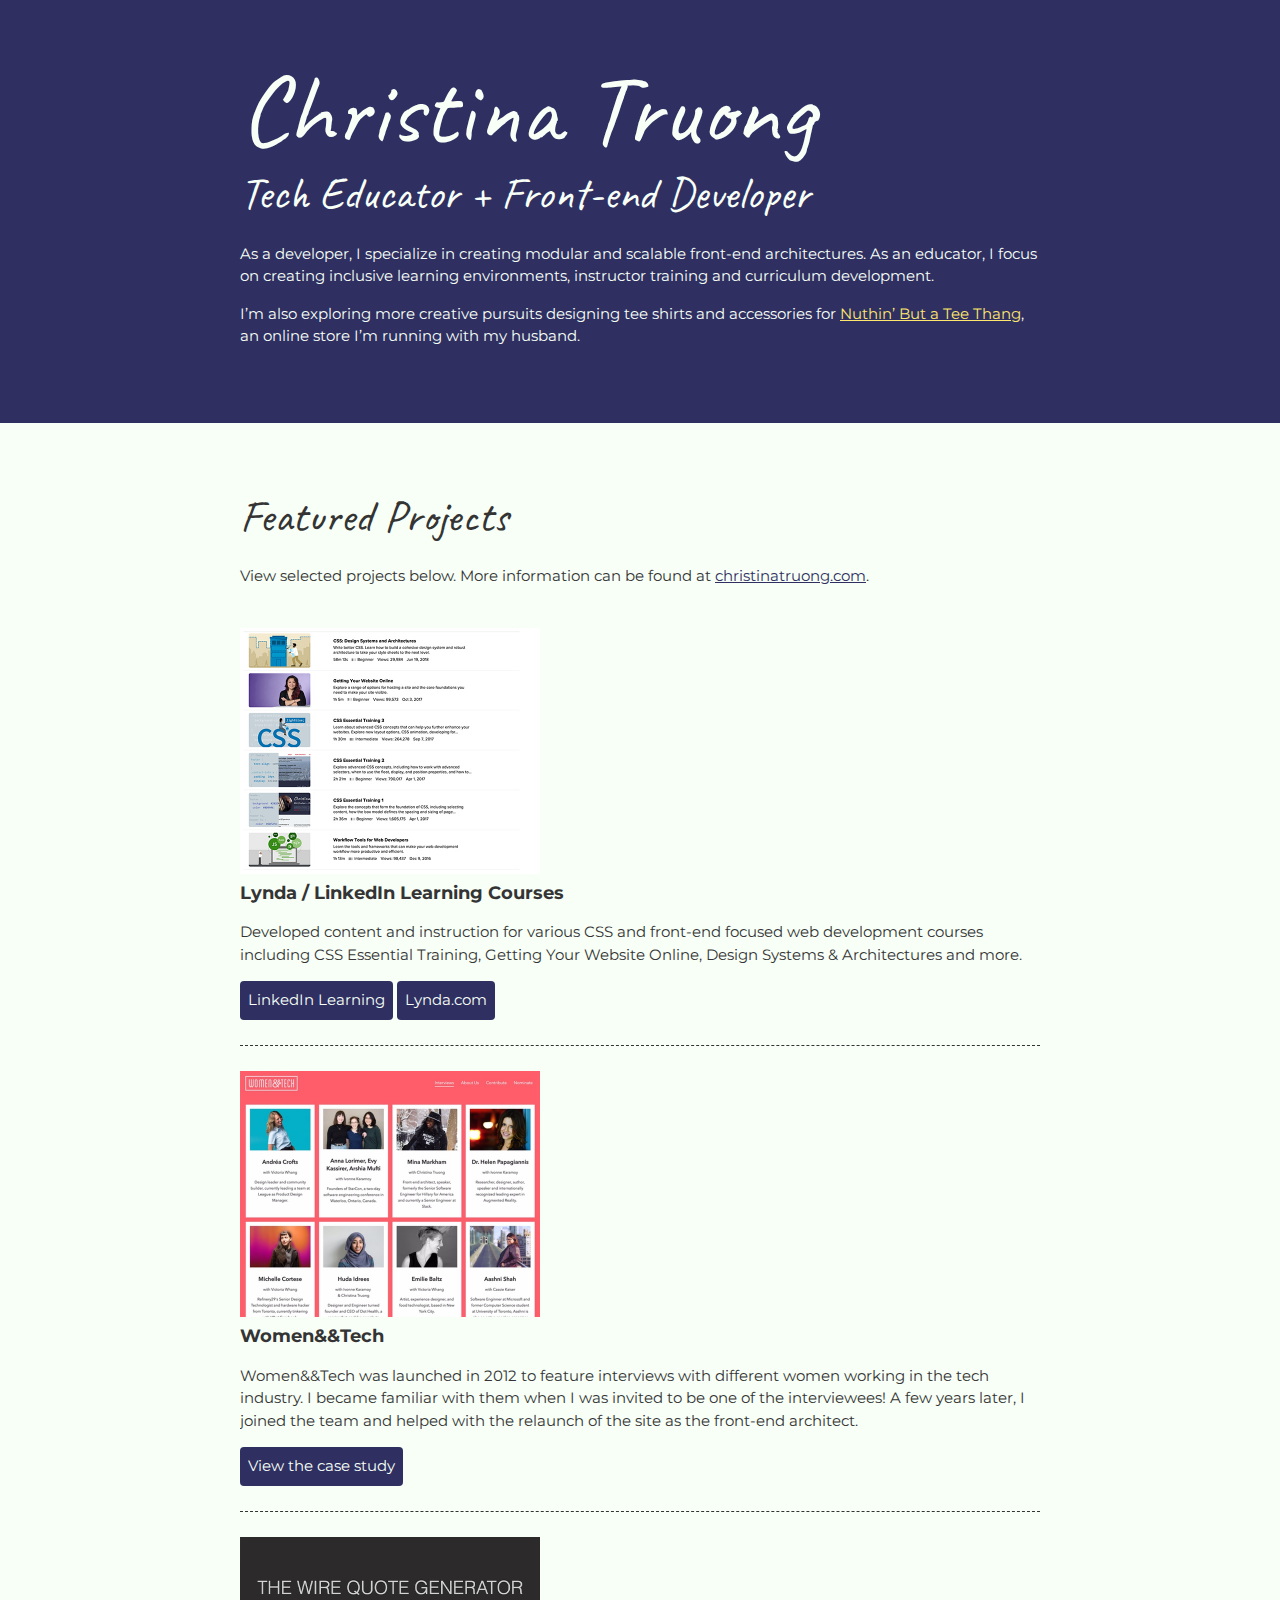
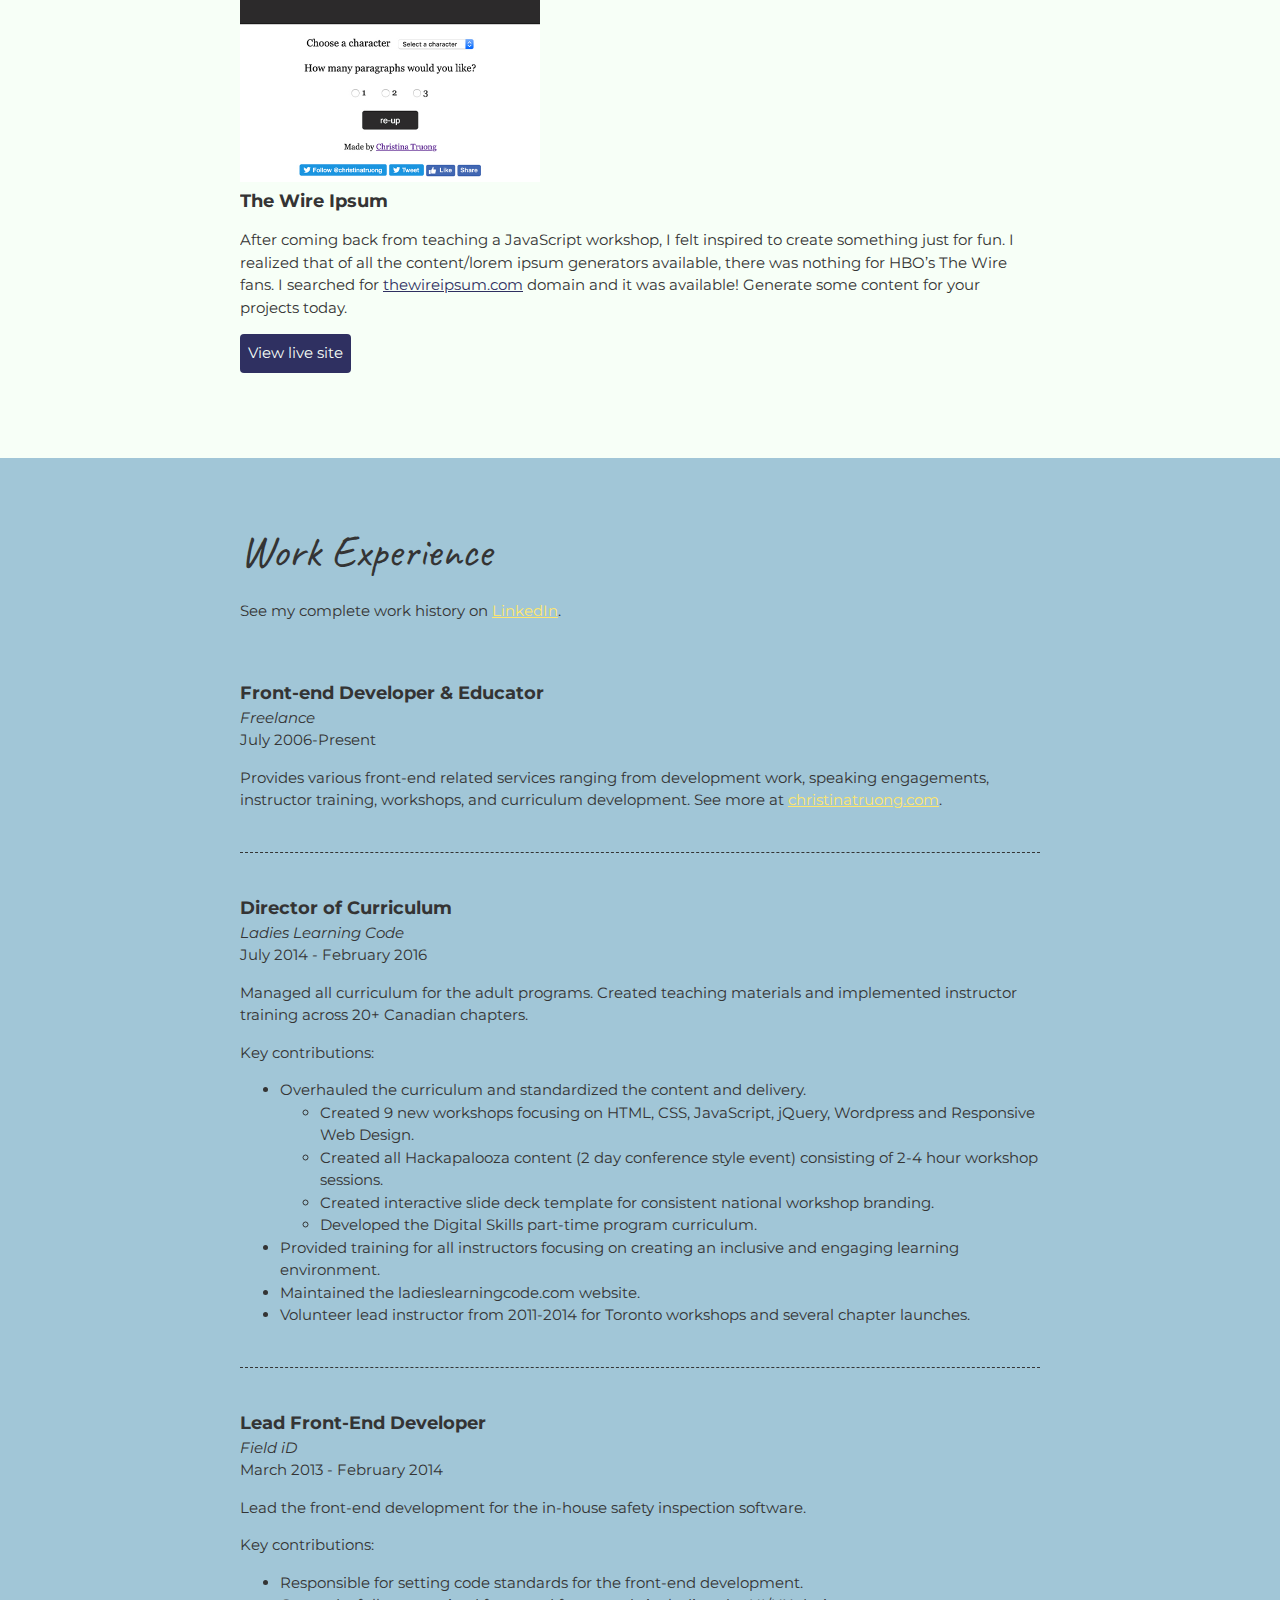
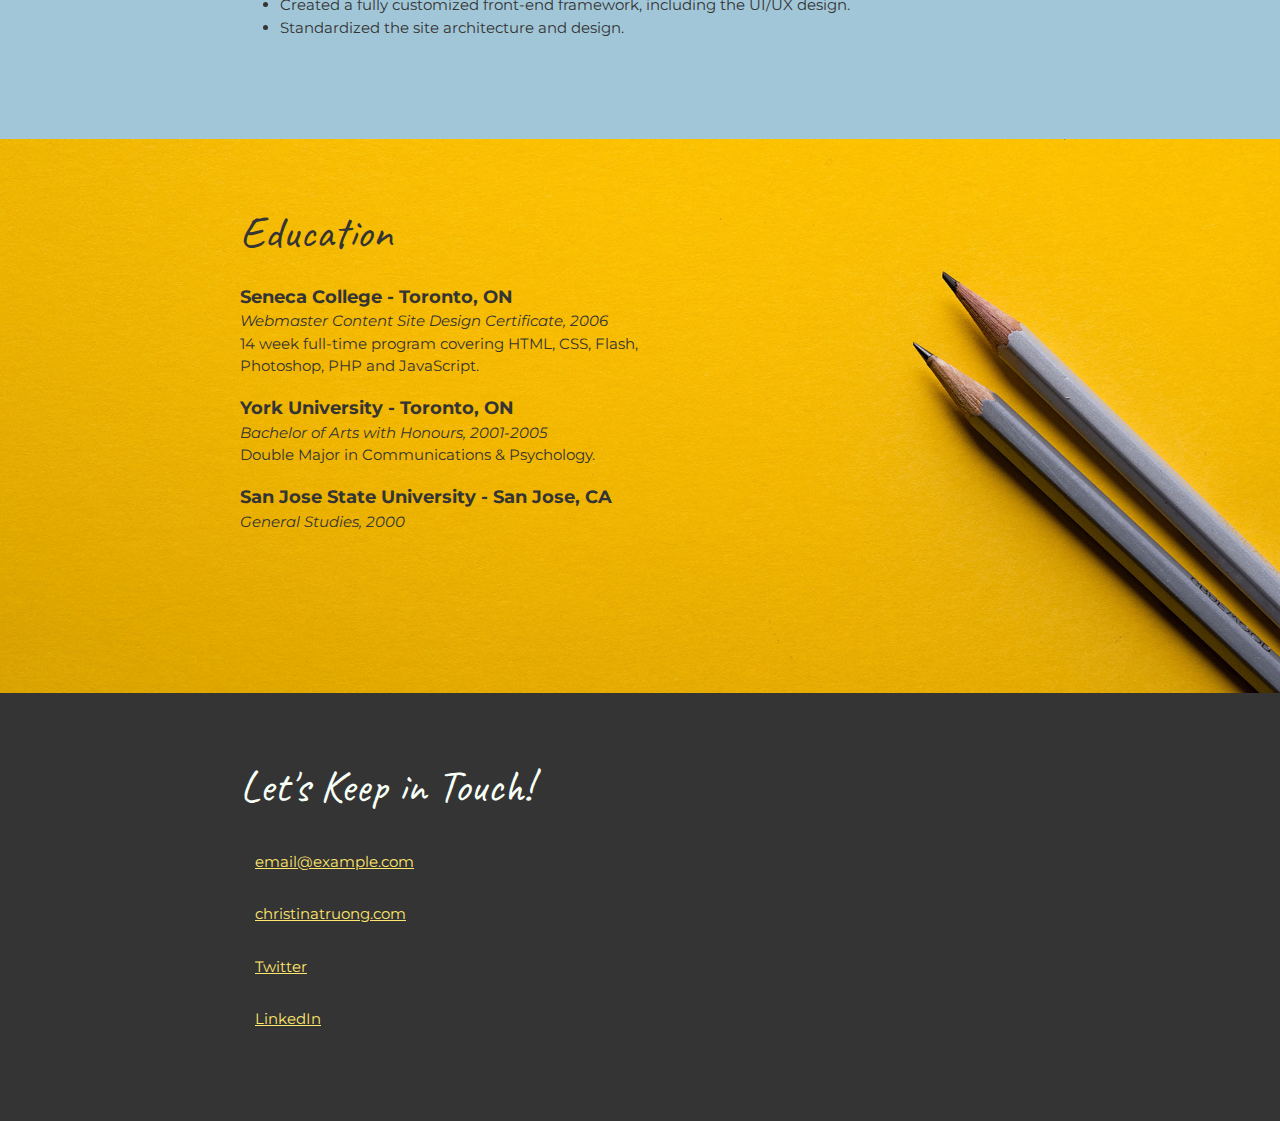
==== index.html @ 7f90ea5b "first commit" ====
<!DOCTYPE html>
<html lang="en">
  <head>
    <meta charset="UTF-8">
    <meta name="viewport" content="width=device-width, initial-scale=1.0">
    <title>Christina Truong, Tech Educator + Front-end Developer</title>
    <link href="https://fonts.googleapis.com/css?family=Caveat|Montserrat:400,600&display=swap" rel="stylesheet">
    <link rel="stylesheet" href="css/styles.css">
  </head>
  <body>
    <main>
      <!-- ***************  ABOUT / PROFILE  **************** -->
      <header>
        <div class="content-wrap">
          <h1>Christina Truong</h1>
          <h2>Tech Educator + Front-end Developer</h2>

          <p>As a developer, I specialize in creating modular and scalable front-end architectures. As an educator, I focus on creating inclusive learning environments, instructor training and curriculum development.</p>
          <p>I’m also exploring more creative pursuits designing tee shirts and accessories for <a href="http://teethang.com" target="_blank">Nuthin’ But a Tee Thang</a>, an online store I’m running with my husband.</p>
        </div>
      </header>

      <!-- ************ PROJECTS / PORTFOLIO  ************** -->
      <section class="projects">
        <div class="content-wrap divider">
          <h2>Featured Projects</h2>
          <p>View selected projects below. More information can be found at <a href="http://christinatruong.com">christinatruong.com</a>.</p>

          <!-- Project 1 -->
          <section class="project-item">
            <img src="images/project-courses.jpg" alt="Lynda & LinkedIn Learning course list">
            <h3>Lynda / LinkedIn Learning Courses</h3>
            <p>Developed content and instruction for various CSS and front-end focused web development courses including CSS Essential Training, Getting Your Website Online, Design Systems & Architectures and more.</p>
            <a class="btn" href="https://www.linkedin.com/learning/instructors/christina-truong?u=2125562" target="_blank">LinkedIn Learning</a>
            <a class="btn" href="https://www.lynda.com/Christina-Truong/7842227-1.html">Lynda.com</a>
          </section>

          <!-- Project 2 -->
          <section class="project-item">
            <img src="images/project-women-tech.jpg" alt="Women and Tech website">
            <h3>Women&&Tech</h3>
            <p>Women&&Tech was launched in 2012 to feature interviews with different women working in the tech industry. I became familiar with them when I was invited to be one of the interviewees! A few years later, I joined the team and helped with the relaunch of the site as the front-end architect.</p>
            <a class="btn" href="http://christinatruong.com/projects/women-and-tech-redesign.html" target="_blank">View the case study</a>
          </section>

          <!-- Project 3 -->
          <section class="project-item">
            <img src="images/project-wire-ipsum.jpg" alt="The Wire Ipsum website">
            <h3>The Wire Ipsum</h3>
            <p>After coming back from teaching a JavaScript workshop, I felt inspired to create something just for fun. I realized that of all the content/lorem ipsum generators available, there was nothing for HBO’s The Wire fans. I searched for <a href="http://thewireipsum.com" target="_blank">thewireipsum.com</a> domain and it was available! Generate some content for your projects today.</p>
            <a class="btn" href="http://thewireipsum.com" target="_blank">View live site</a>
          </section>
        </div>
      </section>

      <!-- ****************  WORK EXPERIENCE  ******************** -->
      <section class="work-experience">
        <div class="content-wrap item-details divider">
          <h2>Work Experience</h2>
          <p>See my complete work history on <a href="https://www.linkedin.com/in/christinatruong/">LinkedIn</a>.</p>

          <!-- Job 1 -->
          <section class="job-item">
            <div class="job-details">
              <h3>Front-end Developer & Educator</h3>
              <p>Freelance</p>
              <p>July 2006-Present</p>
            </div>
            <div class="job-summary">
              <p>Provides various front-end related services ranging from development work, speaking engagements, instructor training, workshops, and curriculum development. See more at  <a href="http://christinatruong.com">christinatruong.com</a>.</p>
            </div>
          </section>

          <!-- Job 2 -->
          <section class="job-item">
            <div class="job-details">
              <h3>Director of Curriculum</h3>
              <p>Ladies Learning Code</p>
              <p>July 2014 - February 2016</p>
            </div>
            <div class="job-summary">
              <p>Managed all curriculum for the adult programs. Created teaching materials and implemented instructor training across 20+ Canadian chapters.</p>
              <p>Key contributions:</p>
              <ul>
                <li>Overhauled the curriculum and standardized the content and delivery.
                  <ul>
                    <li>Created 9 new workshops focusing on HTML, CSS, JavaScript, jQuery, Wordpress and Responsive Web Design.</li>
                    <li>Created all Hackapalooza content (2 day conference style event) consisting of 2-4 hour workshop sessions.</li>
                    <li>Created interactive slide deck template for consistent national workshop branding.</li>
                    <li>Developed the Digital Skills part-time program curriculum.</li>
                  </ul>
                </li>
                <li>Provided training for all instructors focusing on creating an inclusive and engaging learning environment.</li>
                <li>Maintained the ladieslearningcode.com website.</li>
                <li>Volunteer lead instructor from 2011-2014 for Toronto workshops and several chapter launches.</li>
              </ul>
            </div>
          </section>

          <!-- Job 3 -->
          <section class="job-item">
            <div class="job-details">
              <h3>Lead Front-End Developer</h3>
              <p>Field iD</p>
              <p>March 2013 - February 2014</p>
            </div>
            <div class="job-summary">
              <p>Lead the front-end development for the in-house safety inspection software.</p>
              <p>Key contributions:</p>
              <ul>
                <li>Responsible for setting code standards for the front-end development.</li>
                <li>Created a fully customized front-end framework, including the UI/UX design.</li>
                <li>Standardized the site architecture and design.</li>
              </ul>
            </div>
          </section>
        </div>
      </section>

      <!-- *************  EDUCATION & CERTIFICATIONS *********** -->
      <section class="education">
        <div class="content-wrap item-details">
          <h2>Education</h2>

          <section>
            <h3>Seneca College - Toronto, ON</h3>
            <p>Webmaster Content Site Design Certificate, 2006</p>
            <p>14 week full-time program covering HTML, CSS, Flash, Photoshop, PHP and JavaScript.</p>
          </section>

          <section>
            <h3>York University - Toronto, ON</h3>
            <p>Bachelor of Arts with Honours, 2001-2005</p>
            <p>Double Major in Communications & Psychology.</p>
          </section>

          <section>
            <h3>San Jose State University - San Jose, CA</h3>
            <p>General Studies, 2000</p>
          </section>
        </div>
      </section>

      <!-- ************  CONTACT INFO / SOCIAL MEDIA  ************ -->
      <footer>
        <div class="content-wrap">
          <h2>Let's Keep in Touch!</h2>

          <!-- Social media and contact links. Add or remove any networks. -->
          <ul class="contact-list">
            <li><a href="mailto:email@example.com">email@example.com</a></li>
            <li><a href="http://christinatruong.com" target="_blank">christinatruong.com</a></li>
            <li><a href="http://twitter.com/christinatruong" target="_blank">Twitter</a></li>
            <li><a href="#" target="_blank">LinkedIn</a></li>
          </ul>
        </div>
      </footer>
    </main>
  </body>
</html>
---- css/styles.css ----
/*
COLOR PALETTE
https://coolors.co/f7fff7-343434-2f3061-ffe66d-a1c6d7
#F7FFF7 - almost white
#343434 - dark gray - almost black
#2F3061 - blue dark
#FFE66D - yellow
#A1C6D7 - blue light
*/


/* Global styles
------------------------------------*/
html {
  box-sizing: border-box;
}
*, *:before, *:after {
  box-sizing: inherit;
}

body {
  color: #343434;
  margin: 0;
  padding: 0;
  font-family: 'Montserrat', sans-serif;
  font-size: 15px;
  line-height: 1.5;
}
img {
  width: 300px;
}
a {
  color: #FFE66D;
}
a:hover {
  text-decoration: none;
}
h1 {
  font-size: 100px;
  line-height: 1;
}
h2 {
  font-size: 45px;
}
h1, h2 {
  font-family: 'Caveat', cursive;
  font-weight: 400;
  margin: 0;
}
.content-wrap {
  max-width: 800px;
  width: 85%;
  margin: 0 auto;
  padding: 60px 0;
}
h3 {
  margin-bottom: 0;
}
.item-details h3 + p {
  font-style: italic;
}
.item-details h3 ~ p {
  margin: 0;
}
.divider > section {
  border-bottom: 1px dashed #343434;
  padding: 25px 0;
}
.divider > section:last-of-type {
  border-bottom: none;
}


/* Profile
------------------------------------*/
header {
  background: #2F3061;
  color: #F7FFF7;
}


/* Projects
------------------------------------*/
.projects {
  background: #F7FFF7;
}
.projects a {
  color: #2F3061;
}
.projects .btn {
  color: #F7FFF7;
  background: #2F3061;
  text-decoration: none;
  padding: 8px;
  border-radius: 4px;
  display: inline-block;
}
.projects .btn:hover {
  background: rgba(47, 48, 97, 80%);
}
.project-item {
  overflow: hidden;
}
.project-item h3 {
  margin-top: 0;
}


/* Work Experience
------------------------------------*/
.work-experience {
  background: #A1C6D7;
}



/* Education
------------------------------------*/
.education {
  background-image: url(../images/joanna-kosinska-unsplash.jpg);
  background-size: cover;
  background-position: top right;
  padding-bottom: 100px;
}
.education p {
  width: 60%;
}


/* Contact Info
------------------------------------*/
footer {
  background: #343434;
  color: #F7FFF7;
}
.contact-list {
  list-style-type: none;
  padding: 0;
}
.contact-list a {
  padding: 15px;
  display: inline-block;
}
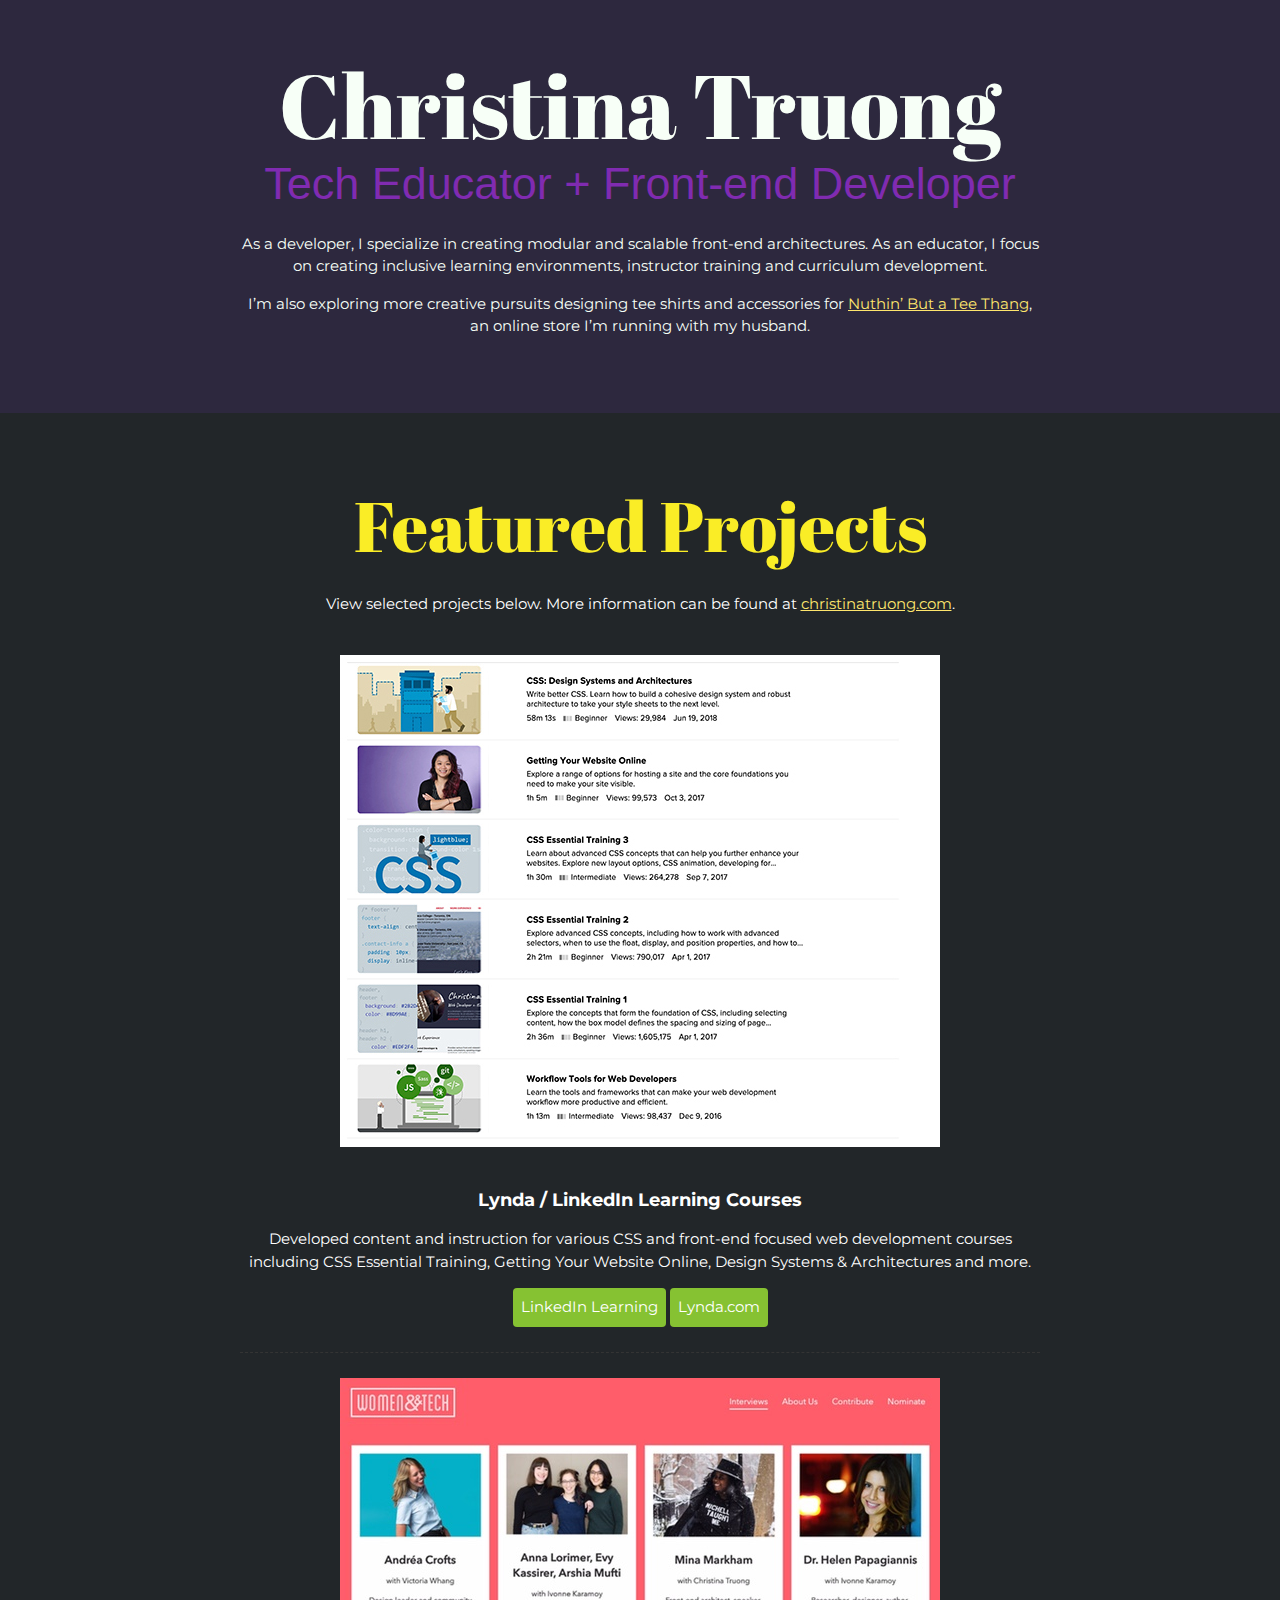
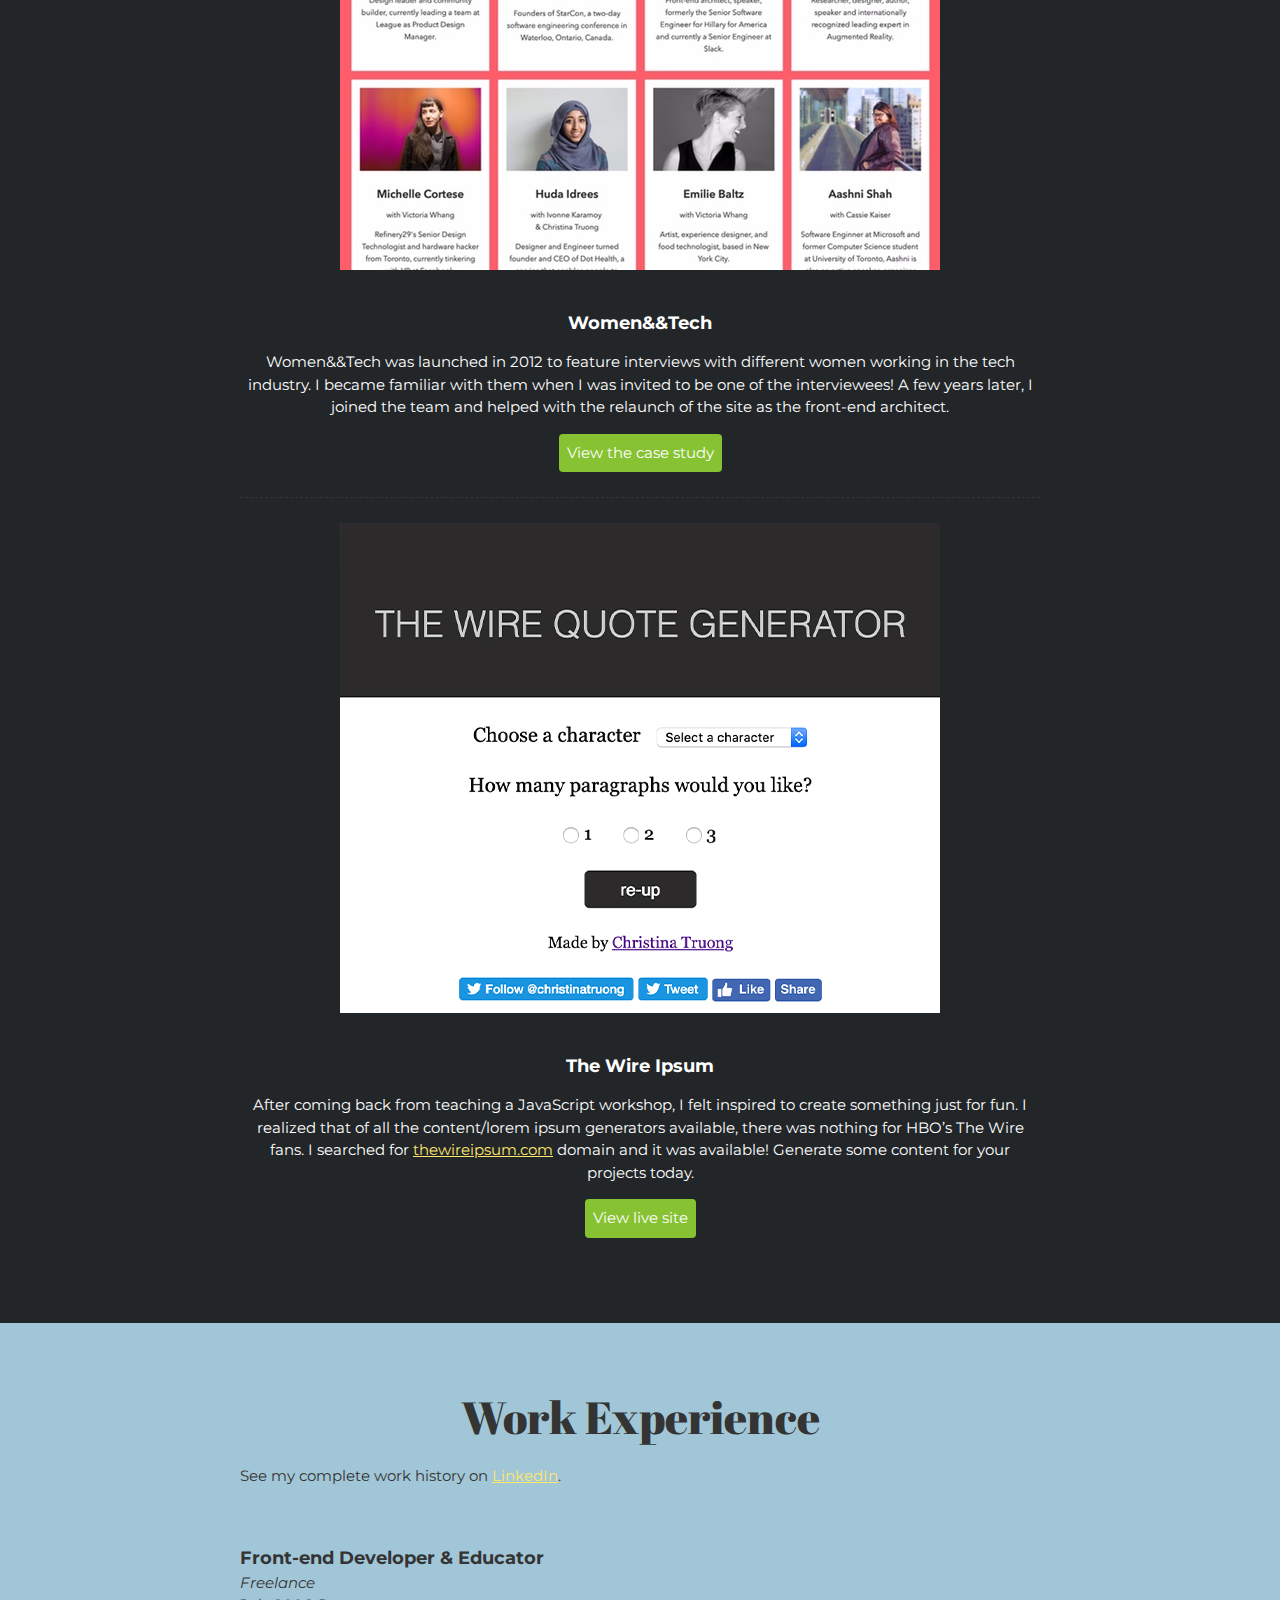
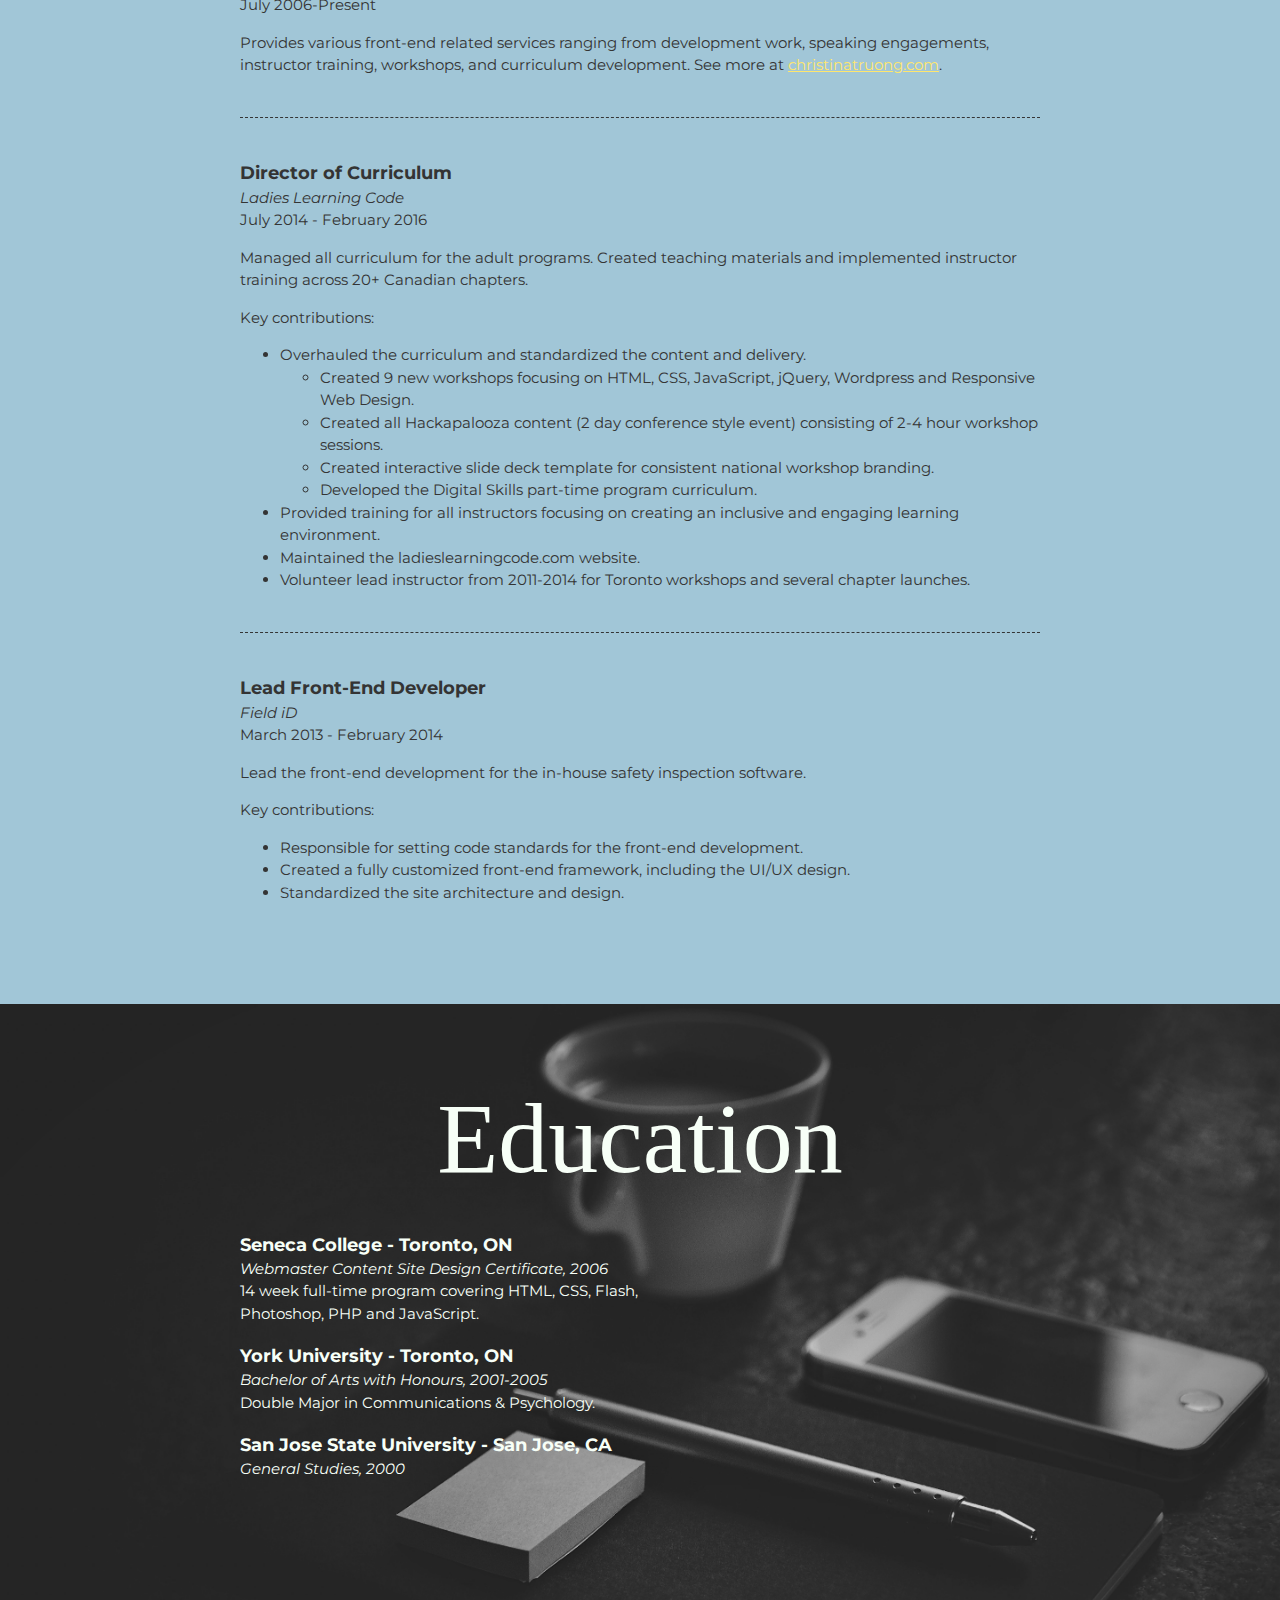
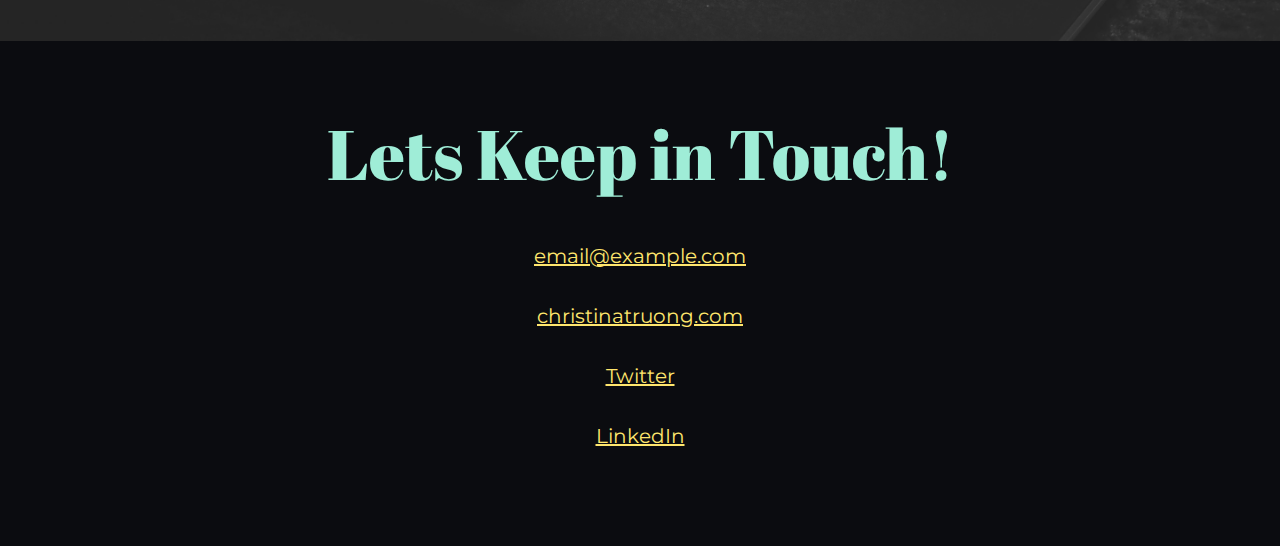
==== commit 7013296b: "adjust of layout" ====
--- a/index.html
+++ b/index.html
@@ -1,160 +1,182 @@
 <!DOCTYPE html>
 <html lang="en">
-  <head>
-    <meta charset="UTF-8">
-    <meta name="viewport" content="width=device-width, initial-scale=1.0">
-    <title>Christina Truong, Tech Educator + Front-end Developer</title>
-    <link href="https://fonts.googleapis.com/css?family=Caveat|Montserrat:400,600&display=swap" rel="stylesheet">
-    <link rel="stylesheet" href="css/styles.css">
-  </head>
-  <body>
-    <main>
-      <!-- ***************  ABOUT / PROFILE  **************** -->
-      <header>
-        <div class="content-wrap">
-          <h1>Christina Truong</h1>
-          <h2>Tech Educator + Front-end Developer</h2>
 
-          <p>As a developer, I specialize in creating modular and scalable front-end architectures. As an educator, I focus on creating inclusive learning environments, instructor training and curriculum development.</p>
-          <p>I’m also exploring more creative pursuits designing tee shirts and accessories for <a href="http://teethang.com" target="_blank">Nuthin’ But a Tee Thang</a>, an online store I’m running with my husband.</p>
+<head>
+  <meta charset="UTF-8">
+  <meta name="viewport" content="width=device-width, initial-scale=1.0">
+  <title>Christina Truong, Tech Educator + Front-end Developer</title>
+  <link href="https://fonts.googleapis.com/css?family=Abril+Fatface&display=swap" rel="stylesheet">
+  <link href="https://fonts.googleapis.com/css?family=Caveat|Montserrat:400,600&display=swap" rel="stylesheet">
+  <link rel="stylesheet" href="css/styles.css">
+</head>
+
+<body>
+  <main>
+    <!-- ***************  ABOUT / PROFILE  **************** -->
+    <header>
+      <div class="content-wrap">
+        <h1>Christina Truong</h1>
+        <h2 id="job">Tech Educator + Front-end Developer</h2>
+        <div class="header-paragraph">
+          <p>As a developer, I specialize in creating modular and scalable front-end architectures. As an educator, I
+            focus on creating inclusive learning environments, instructor training and curriculum development.</p>
+          <p>I’m also exploring more creative pursuits designing tee shirts and accessories for <a
+              href="http://teethang.com" target="_blank">Nuthin’ But a Tee Thang</a>, an online store I’m running with
+            my husband.</p>
         </div>
-      </header>
+      </div>
+    </header>
 
-      <!-- ************ PROJECTS / PORTFOLIO  ************** -->
-      <section class="projects">
-        <div class="content-wrap divider">
-          <h2>Featured Projects</h2>
-          <p>View selected projects below. More information can be found at <a href="http://christinatruong.com">christinatruong.com</a>.</p>
+    <!-- ************ PROJECTS / PORTFOLIO  ************** -->
+    <section class="projects">
+      <div class="content-wrap divider">
+        <h2 id="projects">Featured Projects</h2>
+        <p>View selected projects below. More information can be found at <a
+            href="http://christinatruong.com">christinatruong.com</a>.</p>
 
-          <!-- Project 1 -->
-          <section class="project-item">
-            <img src="images/project-courses.jpg" alt="Lynda & LinkedIn Learning course list">
-            <h3>Lynda / LinkedIn Learning Courses</h3>
-            <p>Developed content and instruction for various CSS and front-end focused web development courses including CSS Essential Training, Getting Your Website Online, Design Systems & Architectures and more.</p>
-            <a class="btn" href="https://www.linkedin.com/learning/instructors/christina-truong?u=2125562" target="_blank">LinkedIn Learning</a>
-            <a class="btn" href="https://www.lynda.com/Christina-Truong/7842227-1.html">Lynda.com</a>
-          </section>
+        <!-- Project 1 -->
+        <section class="project-item">
+          <img src="images/project-courses.jpg" alt="Lynda & LinkedIn Learning course list">
+          <h3>Lynda / LinkedIn Learning Courses</h3>
+          <p>Developed content and instruction for various CSS and front-end focused web development courses including
+            CSS Essential Training, Getting Your Website Online, Design Systems & Architectures and more.</p>
+          <a class="btn" href="https://www.linkedin.com/learning/instructors/christina-truong?u=2125562"
+            target="_blank">LinkedIn Learning</a>
+          <a class="btn" href="https://www.lynda.com/Christina-Truong/7842227-1.html">Lynda.com</a>
+        </section>
 
-          <!-- Project 2 -->
-          <section class="project-item">
-            <img src="images/project-women-tech.jpg" alt="Women and Tech website">
-            <h3>Women&&Tech</h3>
-            <p>Women&&Tech was launched in 2012 to feature interviews with different women working in the tech industry. I became familiar with them when I was invited to be one of the interviewees! A few years later, I joined the team and helped with the relaunch of the site as the front-end architect.</p>
-            <a class="btn" href="http://christinatruong.com/projects/women-and-tech-redesign.html" target="_blank">View the case study</a>
-          </section>
+        <!-- Project 2 -->
+        <section class="project-item">
+          <img src="images/project-women-tech.jpg" alt="Women and Tech website">
+          <h3>Women&&Tech</h3>
+          <p>Women&&Tech was launched in 2012 to feature interviews with different women working in the tech industry. I
+            became familiar with them when I was invited to be one of the interviewees! A few years later, I joined the
+            team and helped with the relaunch of the site as the front-end architect.</p>
+          <a class="btn" href="http://christinatruong.com/projects/women-and-tech-redesign.html" target="_blank">View
+            the case study</a>
+        </section>
 
-          <!-- Project 3 -->
-          <section class="project-item">
-            <img src="images/project-wire-ipsum.jpg" alt="The Wire Ipsum website">
-            <h3>The Wire Ipsum</h3>
-            <p>After coming back from teaching a JavaScript workshop, I felt inspired to create something just for fun. I realized that of all the content/lorem ipsum generators available, there was nothing for HBO’s The Wire fans. I searched for <a href="http://thewireipsum.com" target="_blank">thewireipsum.com</a> domain and it was available! Generate some content for your projects today.</p>
-            <a class="btn" href="http://thewireipsum.com" target="_blank">View live site</a>
-          </section>
-        </div>
-      </section>
+        <!-- Project 3 -->
+        <section class="project-item">
+          <img src="images/project-wire-ipsum.jpg" alt="The Wire Ipsum website">
+          <h3>The Wire Ipsum</h3>
+          <p>After coming back from teaching a JavaScript workshop, I felt inspired to create something just for fun. I
+            realized that of all the content/lorem ipsum generators available, there was nothing for HBO’s The Wire
+            fans. I searched for <a href="http://thewireipsum.com" target="_blank">thewireipsum.com</a> domain and it
+            was available! Generate some content for your projects today.</p>
+          <a class="btn" href="http://thewireipsum.com" target="_blank">View live site</a>
+        </section>
+      </div>
+    </section>
 
-      <!-- ****************  WORK EXPERIENCE  ******************** -->
-      <section class="work-experience">
-        <div class="content-wrap item-details divider">
-          <h2>Work Experience</h2>
-          <p>See my complete work history on <a href="https://www.linkedin.com/in/christinatruong/">LinkedIn</a>.</p>
+    <!-- ****************  WORK EXPERIENCE  ******************** -->
+    <section class="work-experience">
+      <div class="content-wrap item-details divider">
+        <h2>Work Experience</h2>
+        <p>See my complete work history on <a href="https://www.linkedin.com/in/christinatruong/">LinkedIn</a>.</p>
 
-          <!-- Job 1 -->
-          <section class="job-item">
-            <div class="job-details">
-              <h3>Front-end Developer & Educator</h3>
-              <p>Freelance</p>
-              <p>July 2006-Present</p>
-            </div>
-            <div class="job-summary">
-              <p>Provides various front-end related services ranging from development work, speaking engagements, instructor training, workshops, and curriculum development. See more at  <a href="http://christinatruong.com">christinatruong.com</a>.</p>
-            </div>
-          </section>
+        <!-- Job 1 -->
+        <section class="job-item">
+          <div class="job-details">
+            <h3>Front-end Developer & Educator</h3>
+            <p>Freelance</p>
+            <p>July 2006-Present</p>
+          </div>
+          <div class="job-summary">
+            <p>Provides various front-end related services ranging from development work, speaking engagements,
+              instructor training, workshops, and curriculum development. See more at <a
+                href="http://christinatruong.com">christinatruong.com</a>.</p>
+          </div>
+        </section>
 
-          <!-- Job 2 -->
-          <section class="job-item">
-            <div class="job-details">
-              <h3>Director of Curriculum</h3>
-              <p>Ladies Learning Code</p>
-              <p>July 2014 - February 2016</p>
-            </div>
-            <div class="job-summary">
-              <p>Managed all curriculum for the adult programs. Created teaching materials and implemented instructor training across 20+ Canadian chapters.</p>
-              <p>Key contributions:</p>
-              <ul>
-                <li>Overhauled the curriculum and standardized the content and delivery.
-                  <ul>
-                    <li>Created 9 new workshops focusing on HTML, CSS, JavaScript, jQuery, Wordpress and Responsive Web Design.</li>
-                    <li>Created all Hackapalooza content (2 day conference style event) consisting of 2-4 hour workshop sessions.</li>
-                    <li>Created interactive slide deck template for consistent national workshop branding.</li>
-                    <li>Developed the Digital Skills part-time program curriculum.</li>
-                  </ul>
-                </li>
-                <li>Provided training for all instructors focusing on creating an inclusive and engaging learning environment.</li>
-                <li>Maintained the ladieslearningcode.com website.</li>
-                <li>Volunteer lead instructor from 2011-2014 for Toronto workshops and several chapter launches.</li>
-              </ul>
-            </div>
-          </section>
+        <!-- Job 2 -->
+        <section class="job-item">
+          <div class="job-details">
+            <h3>Director of Curriculum</h3>
+            <p>Ladies Learning Code</p>
+            <p>July 2014 - February 2016</p>
+          </div>
+          <div class="job-summary">
+            <p>Managed all curriculum for the adult programs. Created teaching materials and implemented instructor
+              training across 20+ Canadian chapters.</p>
+            <p>Key contributions:</p>
+            <ul>
+              <li>Overhauled the curriculum and standardized the content and delivery.
+                <ul>
+                  <li>Created 9 new workshops focusing on HTML, CSS, JavaScript, jQuery, Wordpress and Responsive Web
+                    Design.</li>
+                  <li>Created all Hackapalooza content (2 day conference style event) consisting of 2-4 hour workshop
+                    sessions.</li>
+                  <li>Created interactive slide deck template for consistent national workshop branding.</li>
+                  <li>Developed the Digital Skills part-time program curriculum.</li>
+                </ul>
+              </li>
+              <li>Provided training for all instructors focusing on creating an inclusive and engaging learning
+                environment.</li>
+              <li>Maintained the ladieslearningcode.com website.</li>
+              <li>Volunteer lead instructor from 2011-2014 for Toronto workshops and several chapter launches.</li>
+            </ul>
+          </div>
+        </section>
 
-          <!-- Job 3 -->
-          <section class="job-item">
-            <div class="job-details">
-              <h3>Lead Front-End Developer</h3>
-              <p>Field iD</p>
-              <p>March 2013 - February 2014</p>
-            </div>
-            <div class="job-summary">
-              <p>Lead the front-end development for the in-house safety inspection software.</p>
-              <p>Key contributions:</p>
-              <ul>
-                <li>Responsible for setting code standards for the front-end development.</li>
-                <li>Created a fully customized front-end framework, including the UI/UX design.</li>
-                <li>Standardized the site architecture and design.</li>
-              </ul>
-            </div>
-          </section>
-        </div>
-      </section>
+        <!-- Job 3 -->
+        <section class="job-item">
+          <div class="job-details">
+            <h3>Lead Front-End Developer</h3>
+            <p>Field iD</p>
+            <p>March 2013 - February 2014</p>
+          </div>
+          <div class="job-summary">
+            <p>Lead the front-end development for the in-house safety inspection software.</p>
+            <p>Key contributions:</p>
+            <ul>
+              <li>Responsible for setting code standards for the front-end development.</li>
+              <li>Created a fully customized front-end framework, including the UI/UX design.</li>
+              <li>Standardized the site architecture and design.</li>
+            </ul>
+          </div>
+        </section>
+      </div>
+    </section>
 
-      <!-- *************  EDUCATION & CERTIFICATIONS *********** -->
-      <section class="education">
-        <div class="content-wrap item-details">
-          <h2>Education</h2>
+    <!-- *************  EDUCATION & CERTIFICATIONS *********** -->
+    <section class="education">
+      <div class="content-wrap item-details">
+        <h2 id="study"> Education</h2>
 
-          <section>
-            <h3>Seneca College - Toronto, ON</h3>
-            <p>Webmaster Content Site Design Certificate, 2006</p>
-            <p>14 week full-time program covering HTML, CSS, Flash, Photoshop, PHP and JavaScript.</p>
-          </section>
+        <section>
+          <h3>Seneca College - Toronto, ON</h3>
+          <p>Webmaster Content Site Design Certificate, 2006</p>
+          <p>14 week full-time program covering HTML, CSS, Flash, Photoshop, PHP and JavaScript.</p>
+        </section>
 
-          <section>
-            <h3>York University - Toronto, ON</h3>
-            <p>Bachelor of Arts with Honours, 2001-2005</p>
-            <p>Double Major in Communications & Psychology.</p>
-          </section>
+        <section>
+          <h3>York University - Toronto, ON</h3>
+          <p>Bachelor of Arts with Honours, 2001-2005</p>
+          <p>Double Major in Communications & Psychology.</p>
+        </section>
 
-          <section>
-            <h3>San Jose State University - San Jose, CA</h3>
-            <p>General Studies, 2000</p>
-          </section>
-        </div>
-      </section>
+        <section>
+          <h3>San Jose State University - San Jose, CA</h3>
+          <p>General Studies, 2000</p>
+        </section>
+      </div>
+    </section>
 
-      <!-- ************  CONTACT INFO / SOCIAL MEDIA  ************ -->
-      <footer>
-        <div class="content-wrap">
-          <h2>Let's Keep in Touch!</h2>
+    <!-- ************  CONTACT INFO / SOCIAL MEDIA  ************ -->
+    <footer>
+      <div class="content-wrap">
+        <h2 id="contact" >Lets Keep in Touch!</h2>
+        <!-- Social media and contact links. Add or remove any networks. -->
+        <ul class="contact-list">
+          <li><a href="mailto:email@example.com">email@example.com</a></li>
+          <li><a href="http://christinatruong.com" target="_blank">christinatruong.com</a></li>
+          <li><a href="http://twitter.com/christinatruong" target="_blank">Twitter</a></li>
+          <li><a href="#" target="_blank">LinkedIn</a></li>
+        </ul>
+      </div>
+    </footer>
+  </main>
+</body>
 
-          <!-- Social media and contact links. Add or remove any networks. -->
-          <ul class="contact-list">
-            <li><a href="mailto:email@example.com">email@example.com</a></li>
-            <li><a href="http://christinatruong.com" target="_blank">christinatruong.com</a></li>
-            <li><a href="http://twitter.com/christinatruong" target="_blank">Twitter</a></li>
-            <li><a href="#" target="_blank">LinkedIn</a></li>
-          </ul>
-        </div>
-      </footer>
-    </main>
-  </body>
-</html>
+</html>--- a/css/styles.css
+++ b/css/styles.css
@@ -25,27 +25,38 @@
   font-family: 'Montserrat', sans-serif;
   font-size: 15px;
   line-height: 1.5;
+  
+  
 }
 img {
-  width: 300px;
+  display: block;
+  margin-left: auto;
+  margin-right: auto;
+  width: 600px;
 }
 a {
   color: #FFE66D;
 }
 a:hover {
   text-decoration: none;
+  
 }
 h1 {
-  font-size: 100px;
+  font-size: 90px;
   line-height: 1;
 }
 h2 {
   font-size: 45px;
 }
 h1, h2 {
-  font-family: 'Caveat', cursive;
+  font-family: 'Abril Fatface', cursive;
+  text-align: center;
   font-weight: 400;
   margin: 0;
+}
+#job {
+  font-family: 'Oswald', sans-serif;
+  color:#802BB1 ;
 }
 .content-wrap {
   max-width: 800px;
@@ -58,6 +69,7 @@
 }
 .item-details h3 + p {
   font-style: italic;
+
 }
 .item-details h3 ~ p {
   margin: 0;
@@ -74,7 +86,7 @@
 /* Profile
 ------------------------------------*/
 header {
-  background: #2F3061;
+  background: #2D283E;
   color: #F7FFF7;
 }
 
@@ -82,27 +94,36 @@
 /* Projects
 ------------------------------------*/
 .projects {
-  background: #F7FFF7;
+  background: #222629;
+  color:white;
+  text-align: center;
+}
+#projects {
+  color:#FAED26;
+  font-size: 70px;
+  font;
+
 }
 .projects a {
-  color: #2F3061;
+  color: #FFE66D ;
 }
 .projects .btn {
-  color: #F7FFF7;
-  background: #2F3061;
-  text-decoration: none;
+  color: white;
+  background: #86C232;
+  text-decoration: none ;
   padding: 8px;
   border-radius: 4px;
   display: inline-block;
 }
 .projects .btn:hover {
-  background: rgba(47, 48, 97, 80%);
+  background: cornflowerblue;
+  color: white;
 }
 .project-item {
-  overflow: hidden;
+  overflow: hidden; 
 }
 .project-item h3 {
-  margin-top: 0;
+  margin-top: 5% ;
 }
 
 
@@ -112,26 +133,44 @@
   background: #A1C6D7;
 }
 
+/*  custom header
+------------------------------------*/
+.header-paragraph {
+  color:'#8EE4AF' ;
+text-align: center;
+}
+
 
 
 /* Education
 ------------------------------------*/
 .education {
-  background-image: url(../images/joanna-kosinska-unsplash.jpg);
+  background-image: url(../images/markus-spiske-zJDqiEGUCHY-unsplash.jpg);
   background-size: cover;
   background-position: top right;
   padding-bottom: 100px;
+  color: #F7FFF7;
+  
 }
 .education p {
   width: 60%;
+
+}
+#study {
+  font-family: 'Prata', serif;
+font-size: 100px;
+color: white`
+
 }
 
 
 /* Contact Info
 ------------------------------------*/
 footer {
-  background: #343434;
-  color: #F7FFF7;
+  background: #0b0c10;
+  color: #9fedd7;
+  text-align: center;
+  font-size: 20px;
 }
 .contact-list {
   list-style-type: none;
@@ -141,3 +180,6 @@
   padding: 15px;
   display: inline-block;
 }
+#contact {
+  font-size: 70px;
+}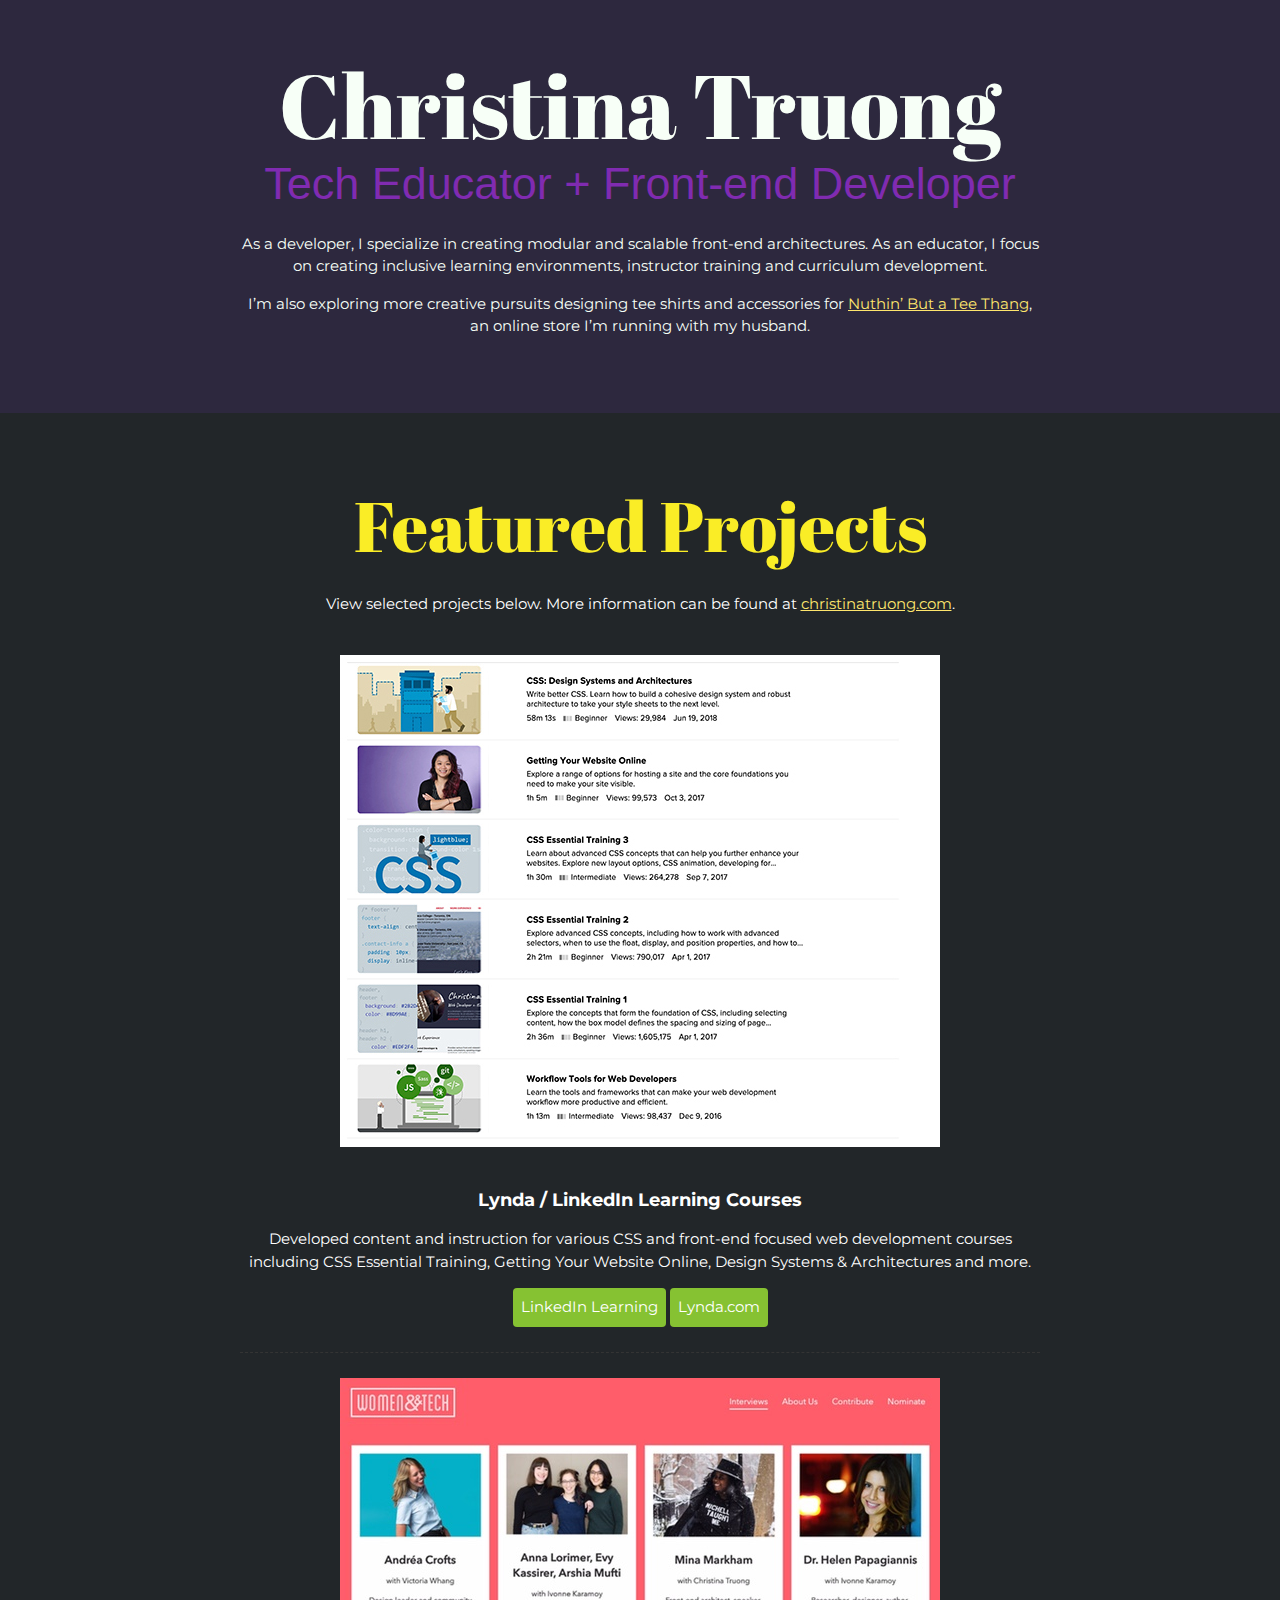
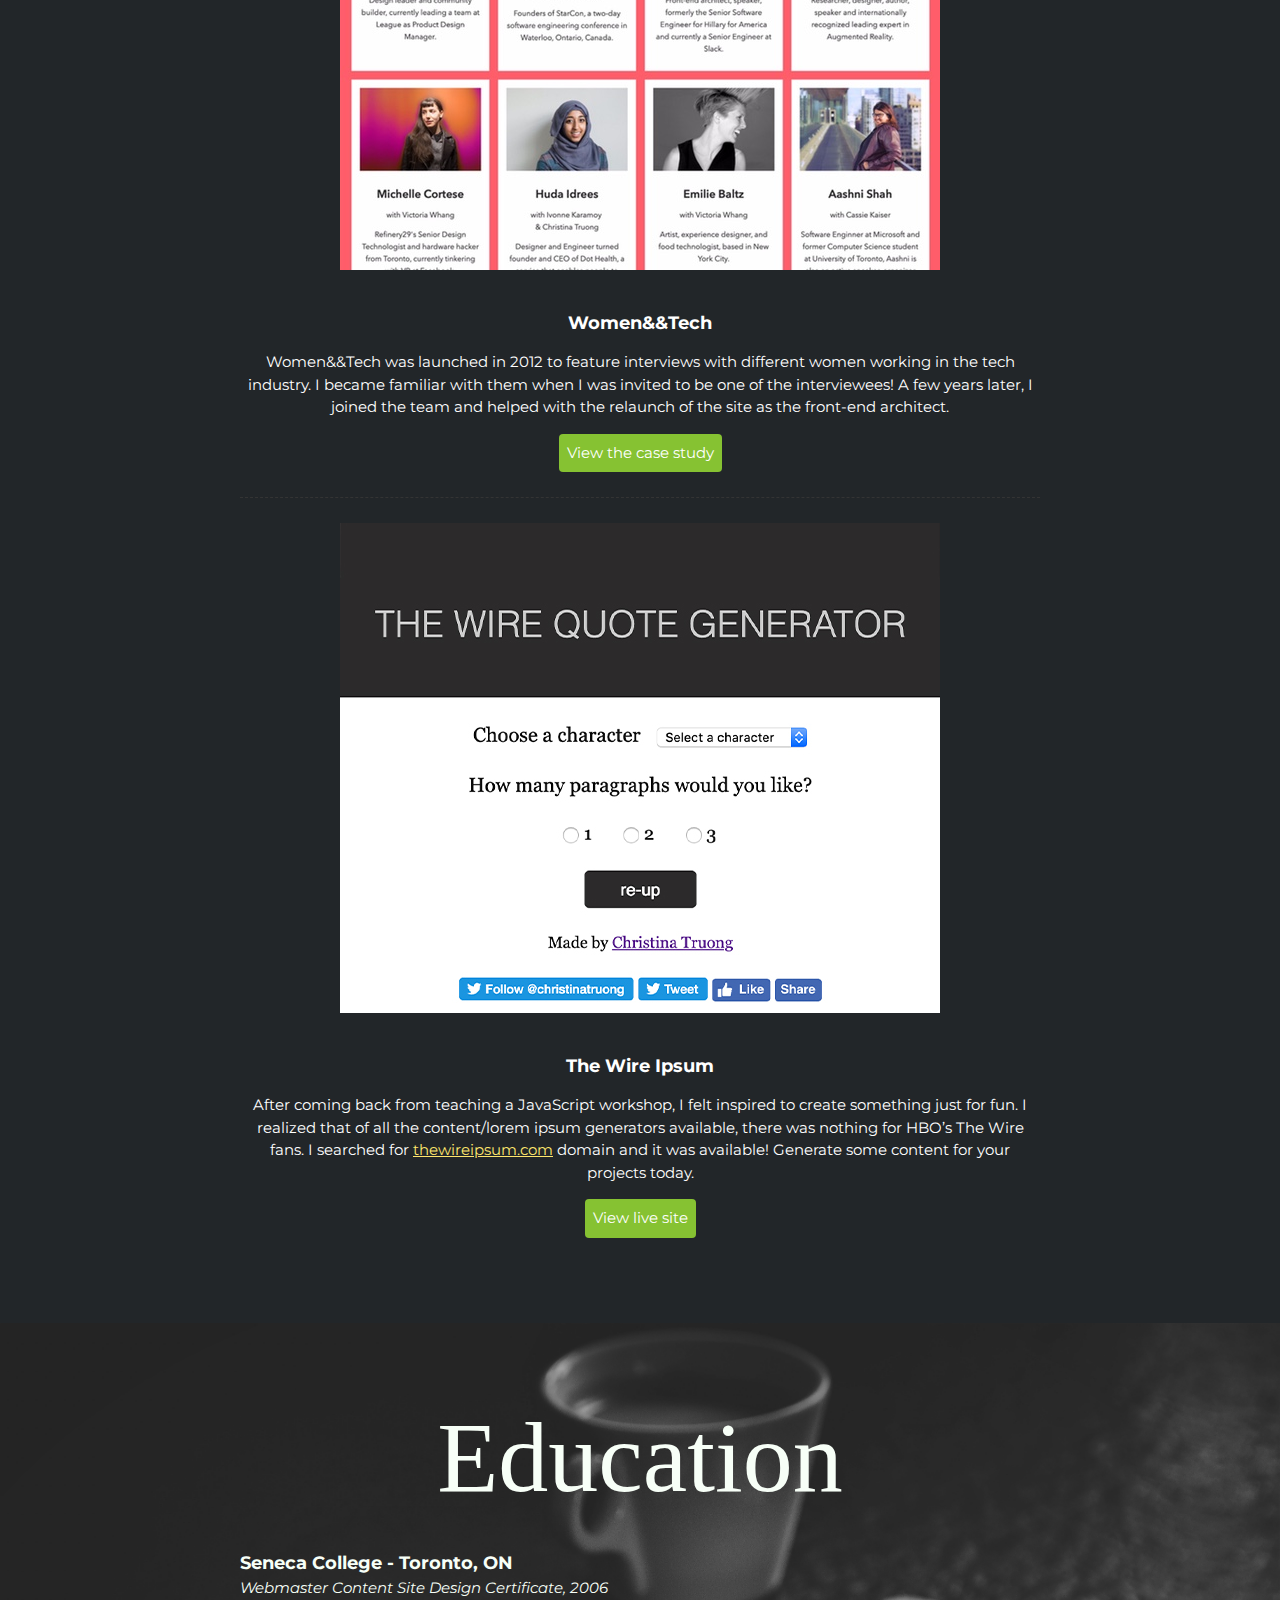
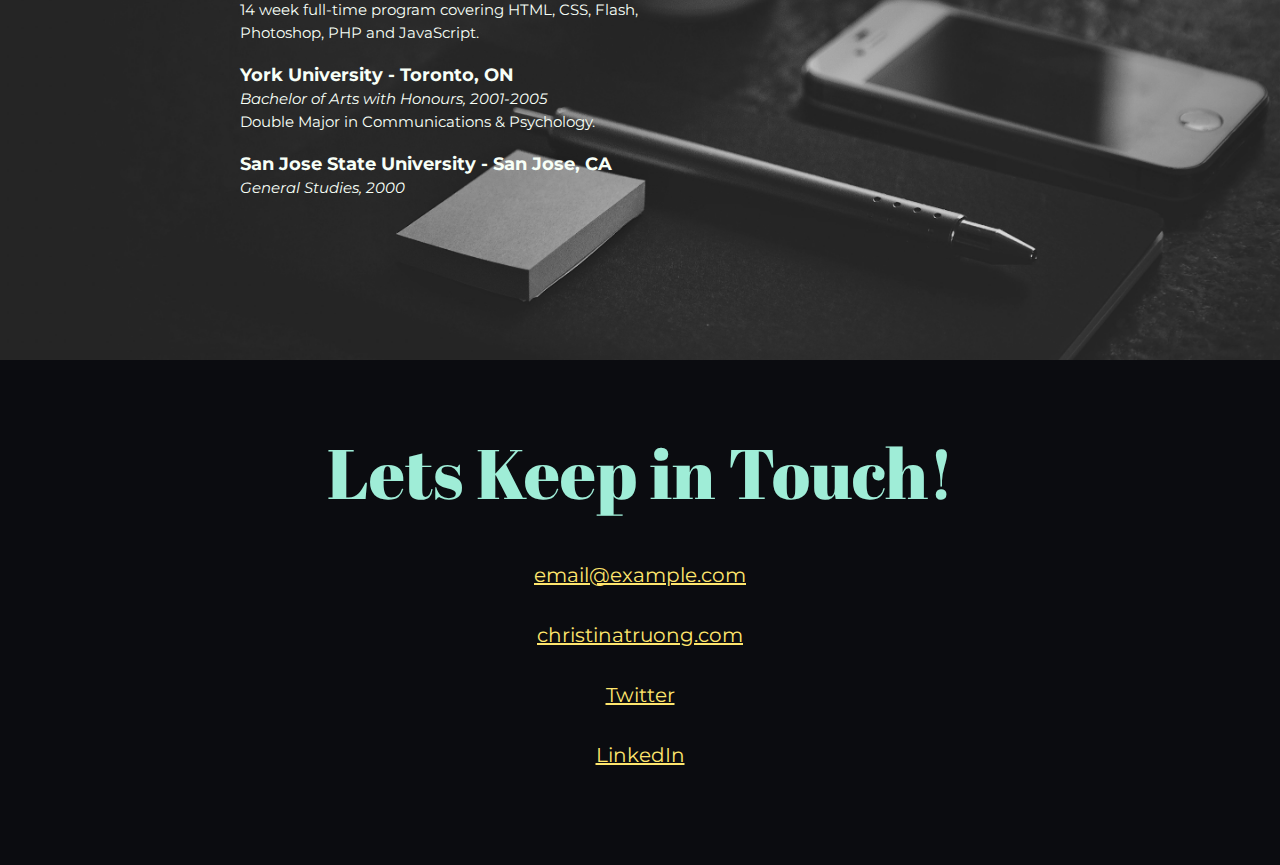
==== commit 1b86d93d: "work experience" ====
--- a/index.html
+++ b/index.html
@@ -69,76 +69,7 @@
       </div>
     </section>
 
-    <!-- ****************  WORK EXPERIENCE  ******************** -->
-    <section class="work-experience">
-      <div class="content-wrap item-details divider">
-        <h2>Work Experience</h2>
-        <p>See my complete work history on <a href="https://www.linkedin.com/in/christinatruong/">LinkedIn</a>.</p>
-
-        <!-- Job 1 -->
-        <section class="job-item">
-          <div class="job-details">
-            <h3>Front-end Developer & Educator</h3>
-            <p>Freelance</p>
-            <p>July 2006-Present</p>
-          </div>
-          <div class="job-summary">
-            <p>Provides various front-end related services ranging from development work, speaking engagements,
-              instructor training, workshops, and curriculum development. See more at <a
-                href="http://christinatruong.com">christinatruong.com</a>.</p>
-          </div>
-        </section>
-
-        <!-- Job 2 -->
-        <section class="job-item">
-          <div class="job-details">
-            <h3>Director of Curriculum</h3>
-            <p>Ladies Learning Code</p>
-            <p>July 2014 - February 2016</p>
-          </div>
-          <div class="job-summary">
-            <p>Managed all curriculum for the adult programs. Created teaching materials and implemented instructor
-              training across 20+ Canadian chapters.</p>
-            <p>Key contributions:</p>
-            <ul>
-              <li>Overhauled the curriculum and standardized the content and delivery.
-                <ul>
-                  <li>Created 9 new workshops focusing on HTML, CSS, JavaScript, jQuery, Wordpress and Responsive Web
-                    Design.</li>
-                  <li>Created all Hackapalooza content (2 day conference style event) consisting of 2-4 hour workshop
-                    sessions.</li>
-                  <li>Created interactive slide deck template for consistent national workshop branding.</li>
-                  <li>Developed the Digital Skills part-time program curriculum.</li>
-                </ul>
-              </li>
-              <li>Provided training for all instructors focusing on creating an inclusive and engaging learning
-                environment.</li>
-              <li>Maintained the ladieslearningcode.com website.</li>
-              <li>Volunteer lead instructor from 2011-2014 for Toronto workshops and several chapter launches.</li>
-            </ul>
-          </div>
-        </section>
-
-        <!-- Job 3 -->
-        <section class="job-item">
-          <div class="job-details">
-            <h3>Lead Front-End Developer</h3>
-            <p>Field iD</p>
-            <p>March 2013 - February 2014</p>
-          </div>
-          <div class="job-summary">
-            <p>Lead the front-end development for the in-house safety inspection software.</p>
-            <p>Key contributions:</p>
-            <ul>
-              <li>Responsible for setting code standards for the front-end development.</li>
-              <li>Created a fully customized front-end framework, including the UI/UX design.</li>
-              <li>Standardized the site architecture and design.</li>
-            </ul>
-          </div>
-        </section>
-      </div>
-    </section>
-
+   
     <!-- *************  EDUCATION & CERTIFICATIONS *********** -->
     <section class="education">
       <div class="content-wrap item-details">
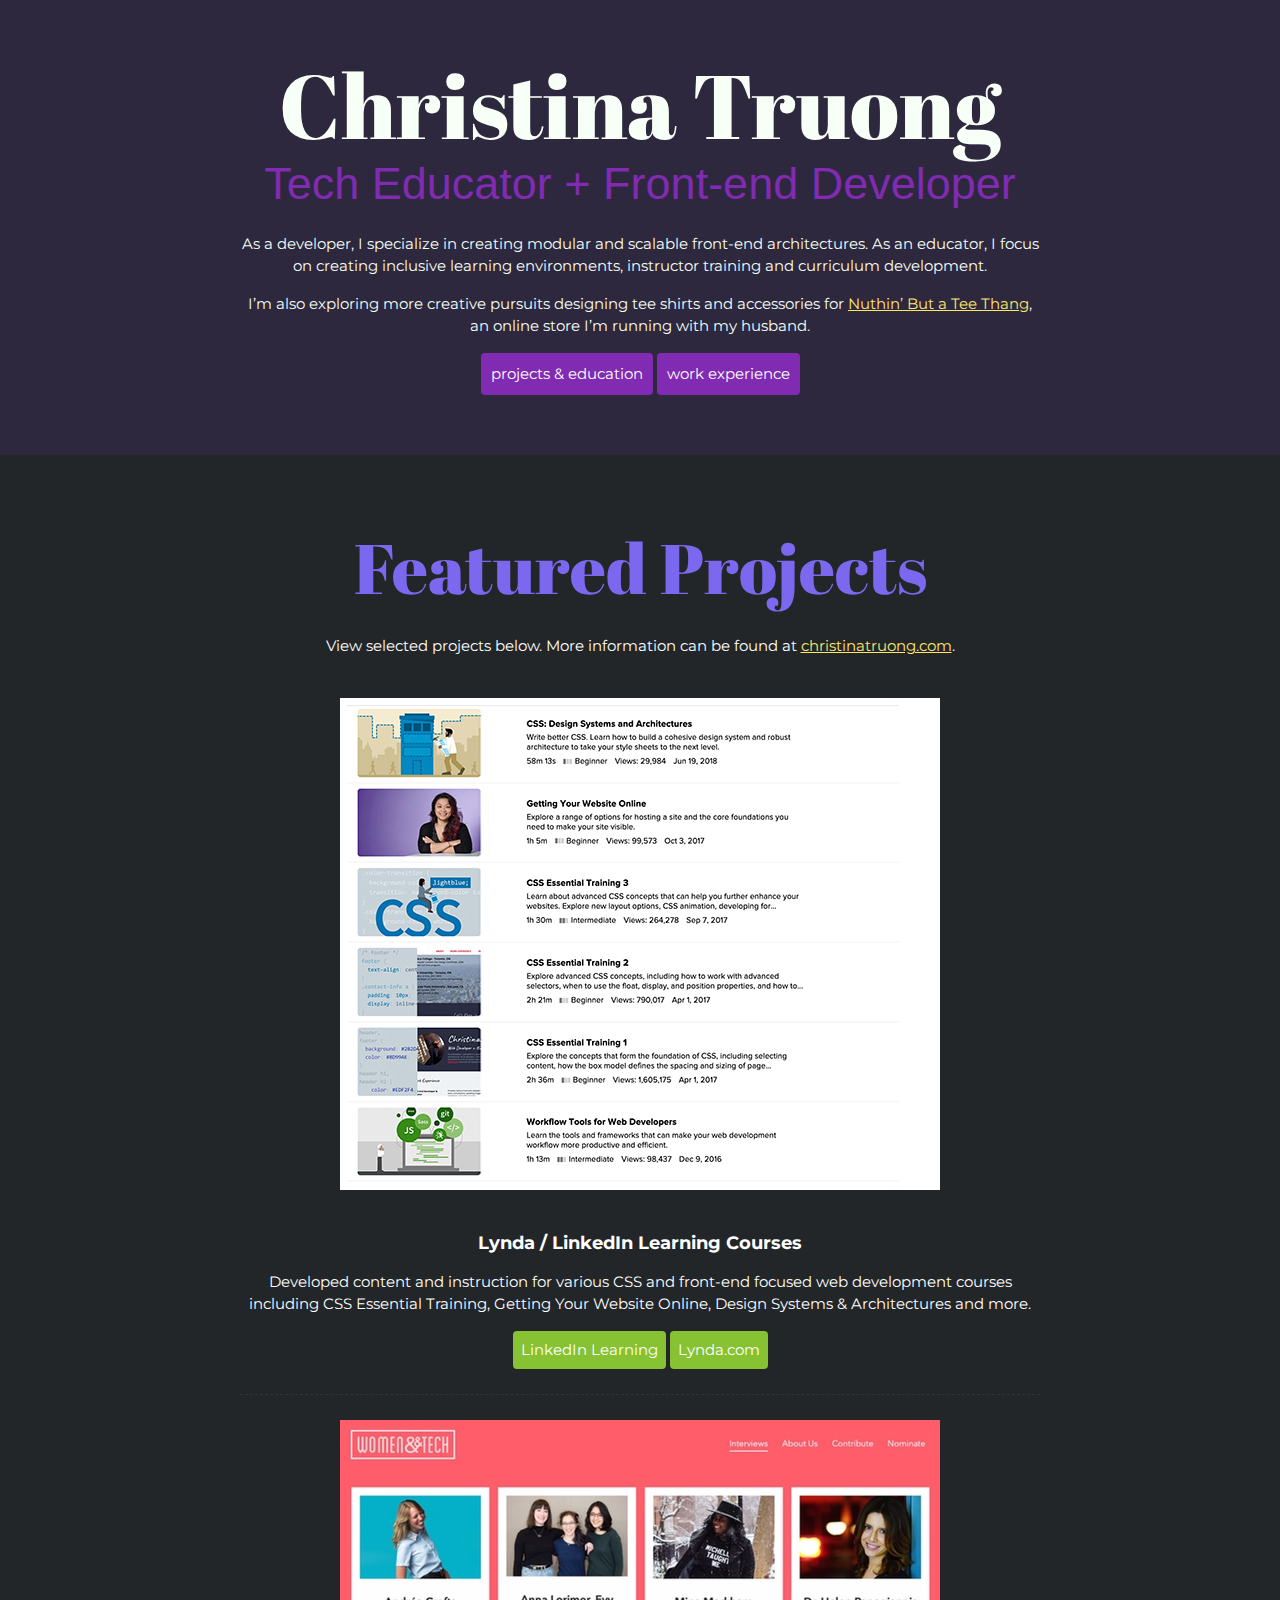
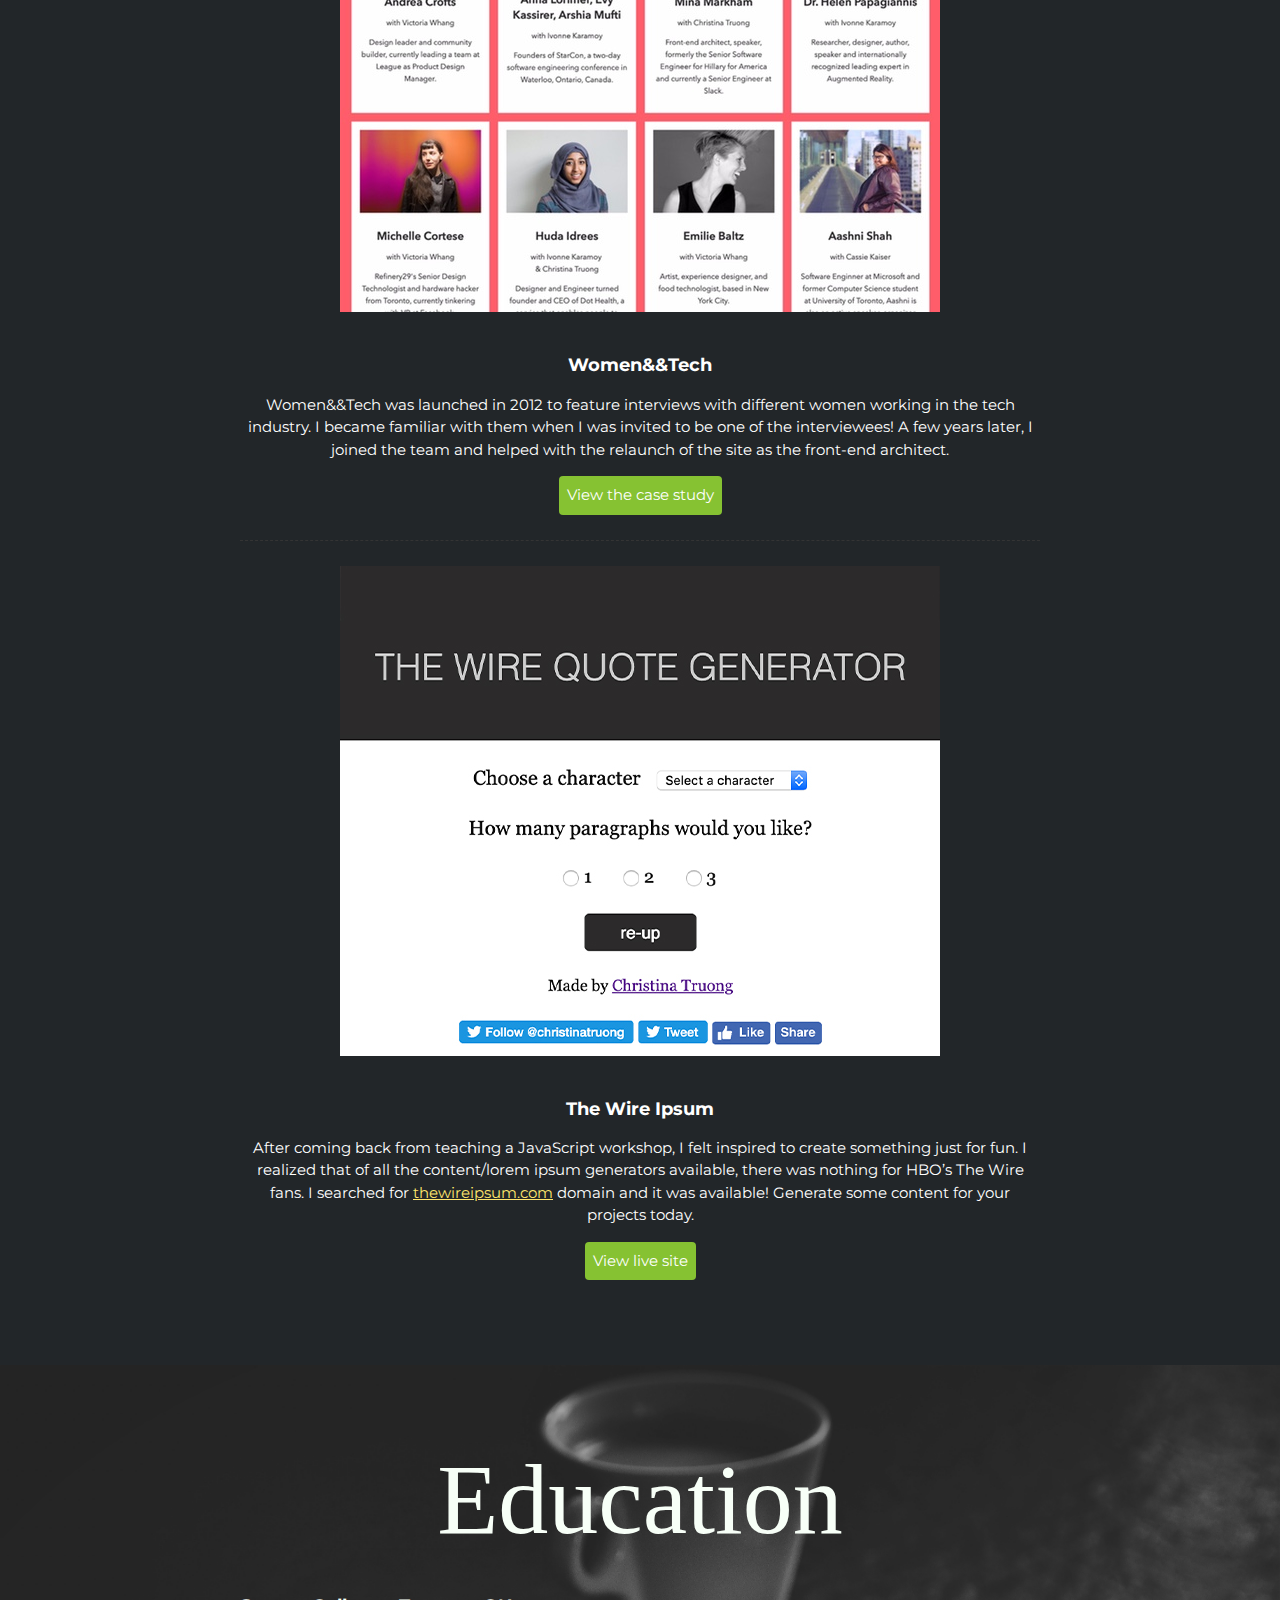
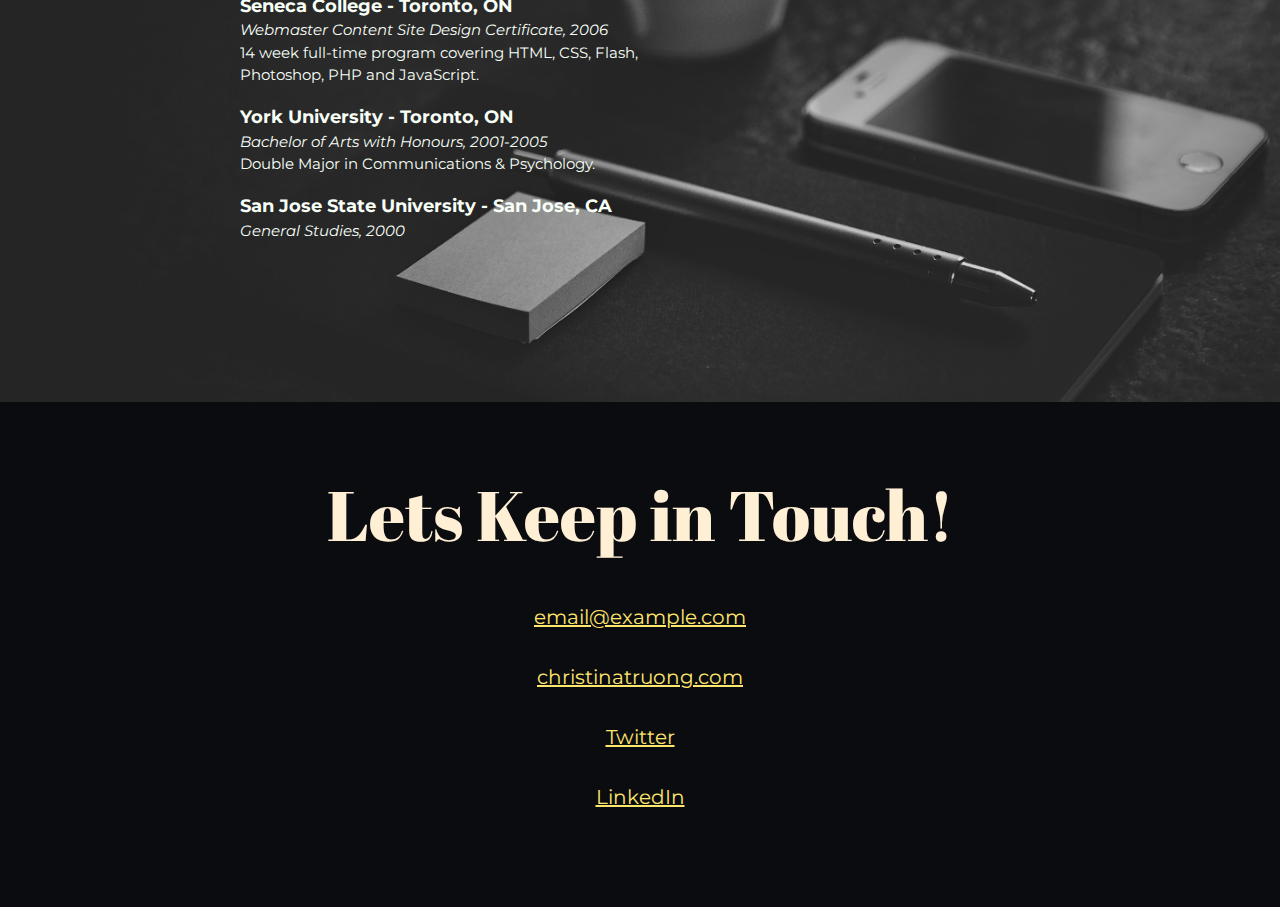
==== commit 8f894ed0: "adjustments" ====
--- a/index.html
+++ b/index.html
@@ -23,6 +23,9 @@
           <p>I’m also exploring more creative pursuits designing tee shirts and accessories for <a
               href="http://teethang.com" target="_blank">Nuthin’ But a Tee Thang</a>, an online store I’m running with
             my husband.</p>
+            <a class="btn" href="index.html" >projects & education</a>
+            <a class="btn" href="workexperience.html" >work experience</a>
+        
         </div>
       </div>
     </header>
@@ -69,7 +72,7 @@
       </div>
     </section>
 
-   
+
     <!-- *************  EDUCATION & CERTIFICATIONS *********** -->
     <section class="education">
       <div class="content-wrap item-details">
@@ -97,7 +100,7 @@
     <!-- ************  CONTACT INFO / SOCIAL MEDIA  ************ -->
     <footer>
       <div class="content-wrap">
-        <h2 id="contact" >Lets Keep in Touch!</h2>
+        <h2 id="contact">Lets Keep in Touch!</h2>
         <!-- Social media and contact links. Add or remove any networks. -->
         <ul class="contact-list">
           <li><a href="mailto:email@example.com">email@example.com</a></li>
--- a/css/styles.css
+++ b/css/styles.css
@@ -89,8 +89,18 @@
   background: #2D283E;
   color: #F7FFF7;
 }
-
-
+.btn {
+  color: white;
+  background:#802BB1;
+  text-decoration: none ;
+  padding: 10px;
+  border-radius: 4px;
+  display: inline-block;
+}
+.btn:hover {
+  background: cornflowerblue;
+  color: white;
+}
 /* Projects
 ------------------------------------*/
 .projects {
@@ -99,7 +109,7 @@
   text-align: center;
 }
 #projects {
-  color:#FAED26;
+  color:mediumslateblue;
   font-size: 70px;
   font;
 
@@ -125,12 +135,19 @@
 .project-item h3 {
   margin-top: 5% ;
 }
-
+ul > li {
+  list-style-type: none;
+}
 
 /* Work Experience
 ------------------------------------*/
 .work-experience {
-  background: #A1C6D7;
+  background: #282828;
+  color: white;
+}
+#xprns {
+  font-size: 70px;
+  color:mediumslateblue;
 }
 
 /*  custom header
@@ -168,7 +185,7 @@
 ------------------------------------*/
 footer {
   background: #0b0c10;
-  color: #9fedd7;
+  color: papayawhip;
   text-align: center;
   font-size: 20px;
 }
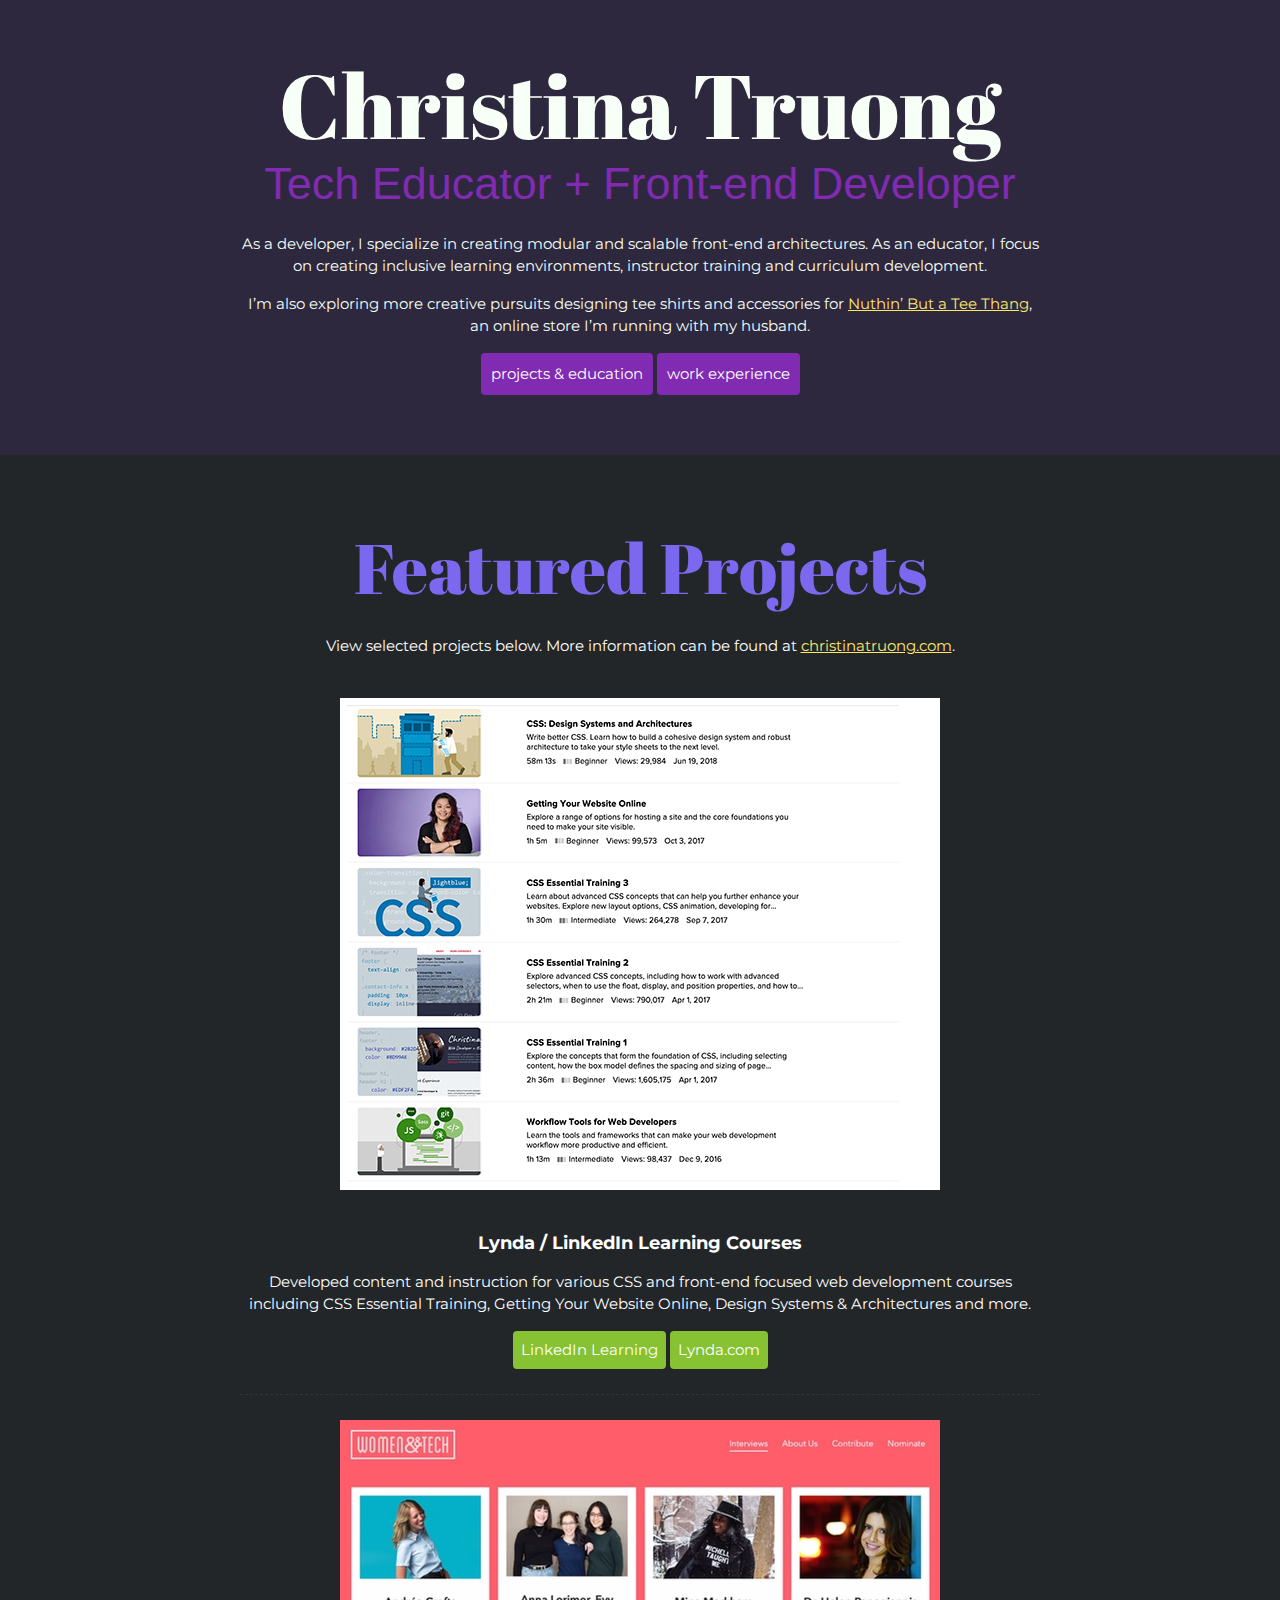
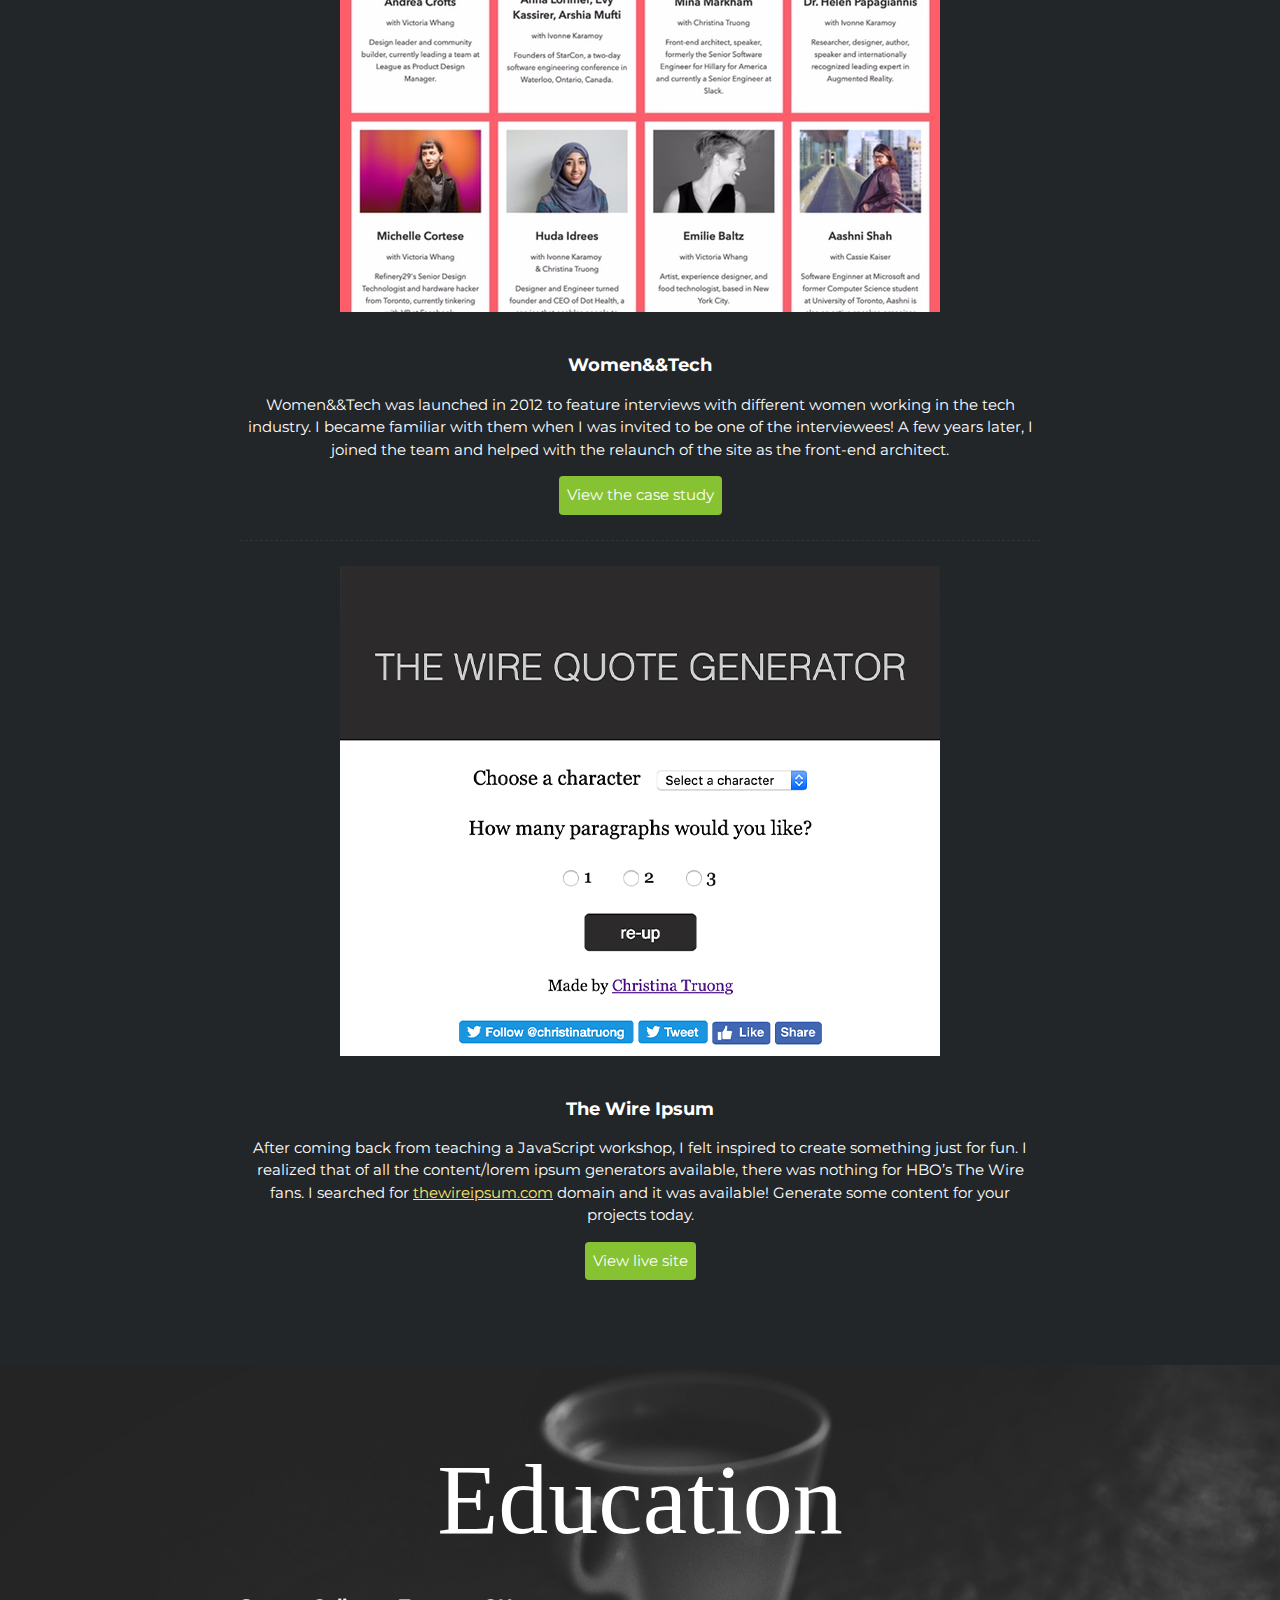
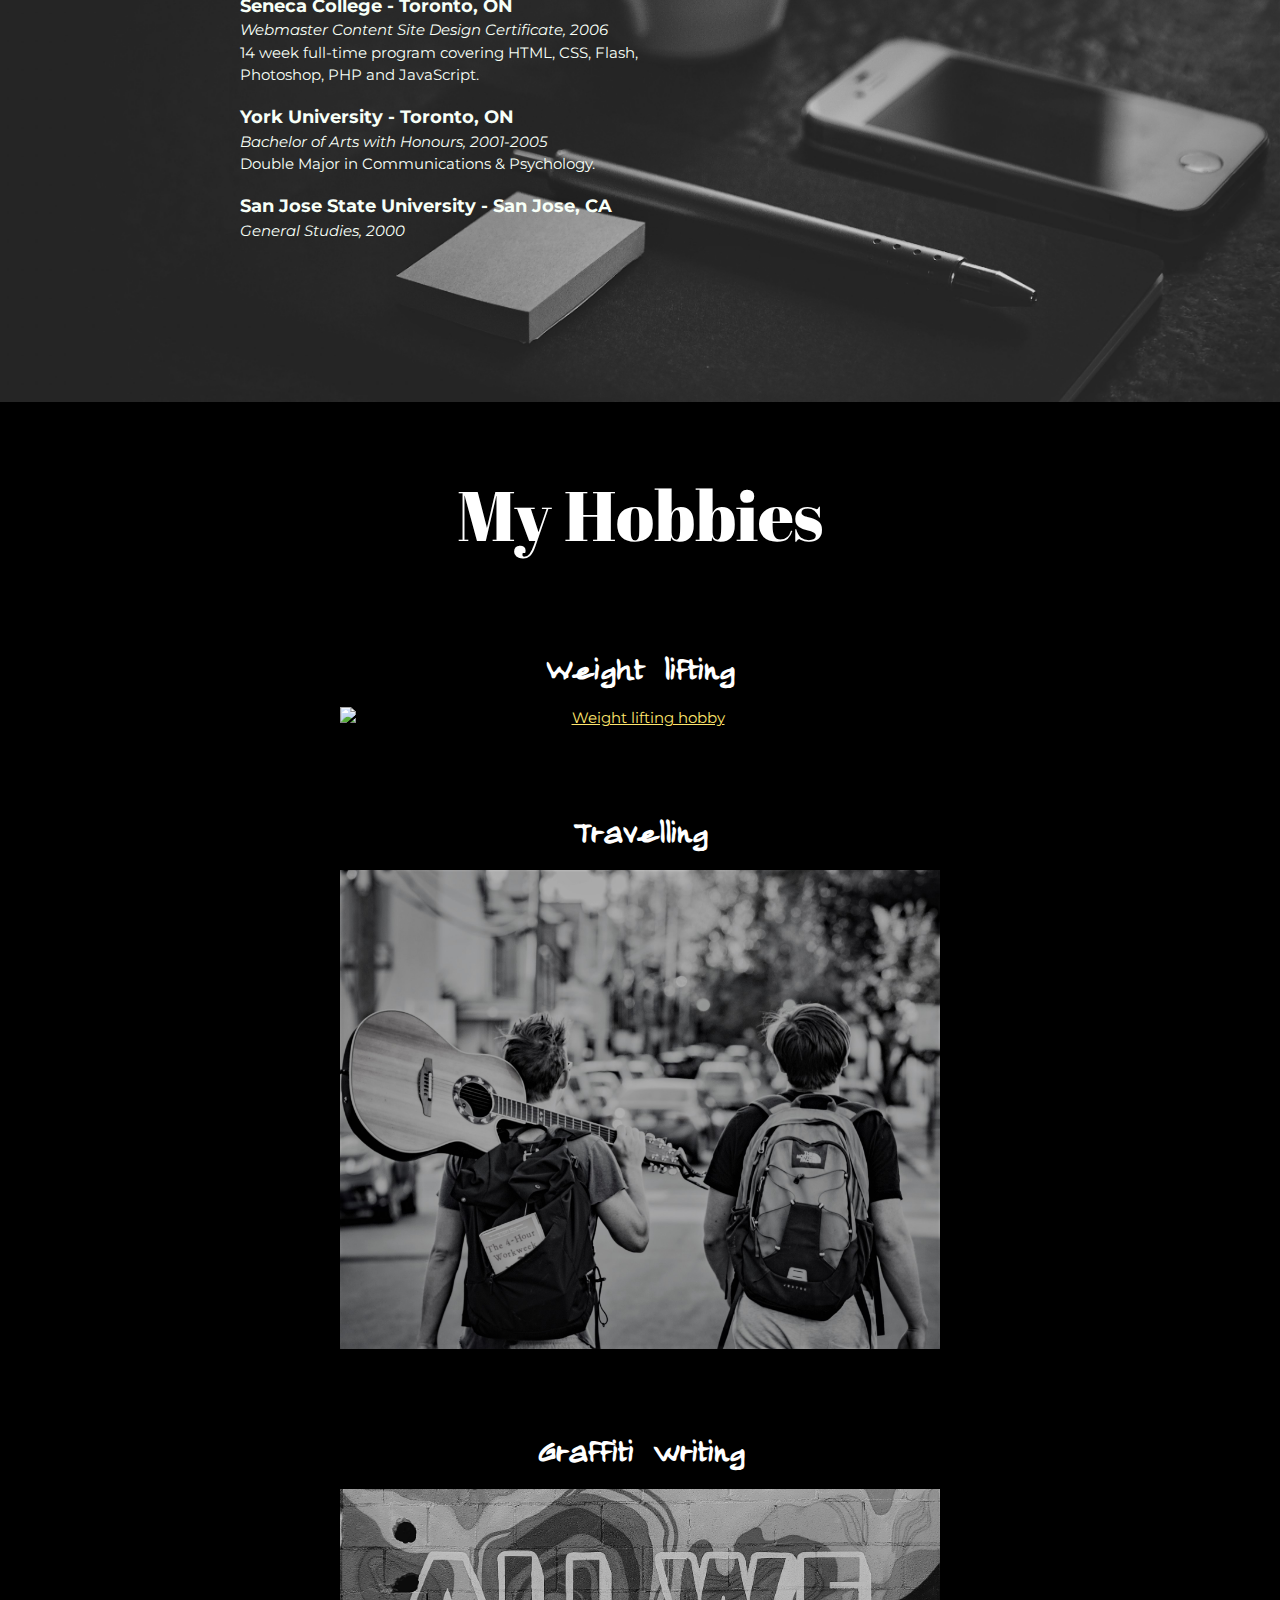
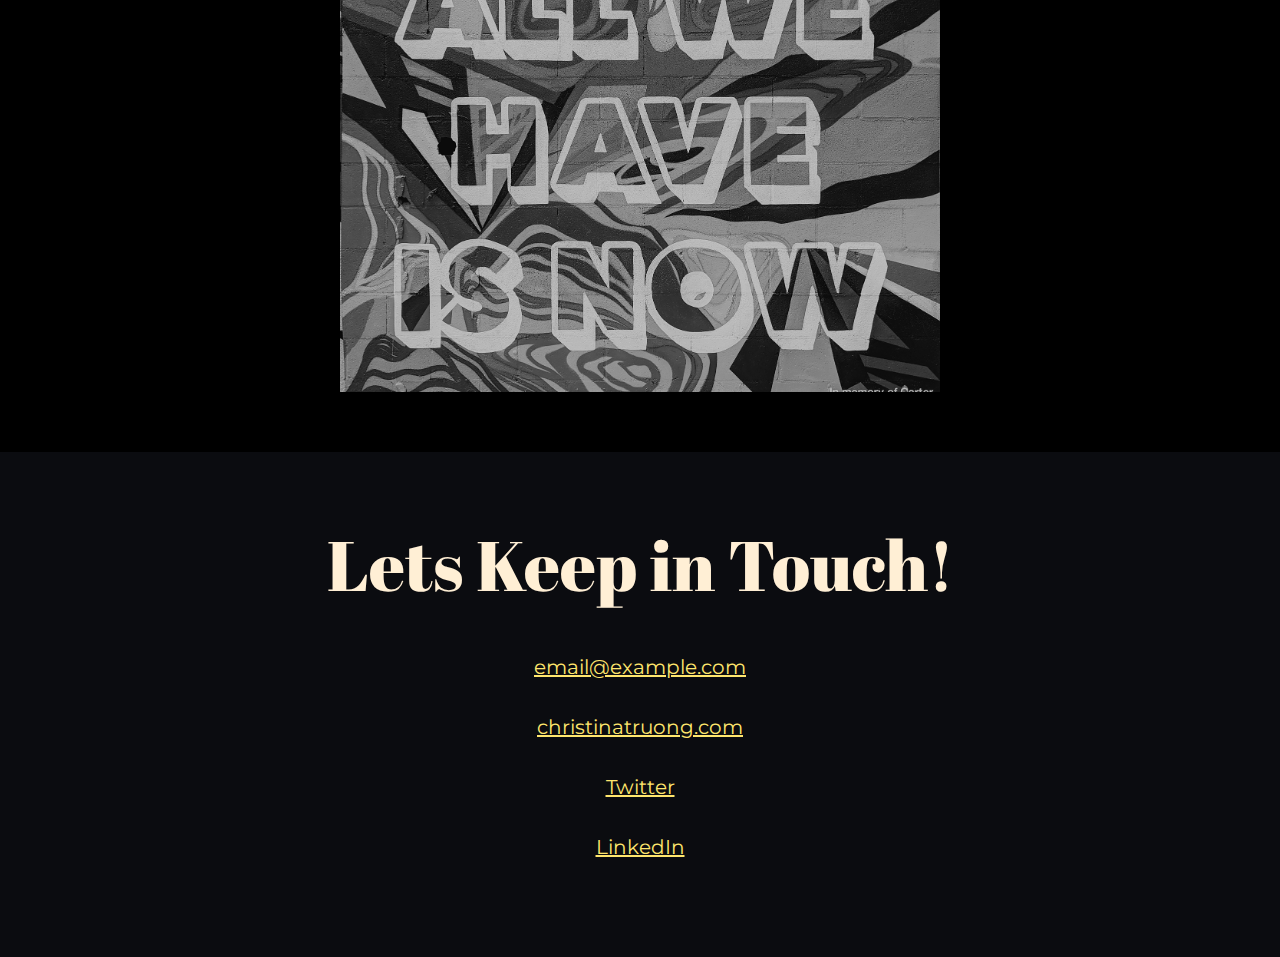
==== commit 6454f911: "final commit" ====
--- a/index.html
+++ b/index.html
@@ -7,7 +7,9 @@
   <title>Christina Truong, Tech Educator + Front-end Developer</title>
   <link href="https://fonts.googleapis.com/css?family=Abril+Fatface&display=swap" rel="stylesheet">
   <link href="https://fonts.googleapis.com/css?family=Caveat|Montserrat:400,600&display=swap" rel="stylesheet">
+  <link href="https://fonts.googleapis.com/css?family=Long+Cang&display=swap" rel="stylesheet">
   <link rel="stylesheet" href="css/styles.css">
+
 </head>
 
 <body>
@@ -97,6 +99,29 @@
       </div>
     </section>
 
+ <!-- ************** MY HOBBIES *********** -->
+
+ <section class="hobby">
+    <div class="content-wrap">
+      <h2
+        id="hobies"> My Hobbies</h2>
+      <h3>Weight lifting</h3>
+      <a target="_blank" href="images/luis-reyes-mTorQ9gFfOg-unsplash.jpg">
+        <img src="images/luis-reyes-mTorQ9gFfOg-unsplash.jpg" alt="Weight lifting hobby"></a>
+      
+
+      <h3>Travelling</h3>
+      <a target="_blank" href="images/austin-distel-M1aegHe2j6g-unsplash.jpg">
+        <img src="images/austin-distel-M1aegHe2j6g-unsplash.jpg" alt="People walking travelling hobby">
+      </a>
+      
+      <h3>Graffiti writing</h3>
+      <a target="_blank" href="images/tanialee-gonzalez-j_fBP49yBEI-unsplash.jpg">
+        <img src="images/tanialee-gonzalez-j_fBP49yBEI-unsplash.jpg" alt="Graffiti writing hobby">
+    </a>
+    </div>
+  </section>
+
     <!-- ************  CONTACT INFO / SOCIAL MEDIA  ************ -->
     <footer>
       <div class="content-wrap">
--- a/css/styles.css
+++ b/css/styles.css
@@ -176,11 +176,26 @@
 #study {
   font-family: 'Prata', serif;
 font-size: 100px;
-color: white`
-
-}
-
-
+color: white;
+
+}
+
+
+/* Hobbies
+------------------------------------*/
+.hobby {
+  text-align: center;
+  background: black;
+  color: white;
+}
+
+.hobby h3 {
+  margin-top:70px;
+  margin-bottom: 10px;
+  font-family: 'Long Cang', cursive;
+  font-size: 40px;
+  color: white;
+}
 /* Contact Info
 ------------------------------------*/
 footer {
@@ -199,4 +214,8 @@
 }
 #contact {
   font-size: 70px;
+}
+
+#hobies {
+  font-size: 70px;
 }